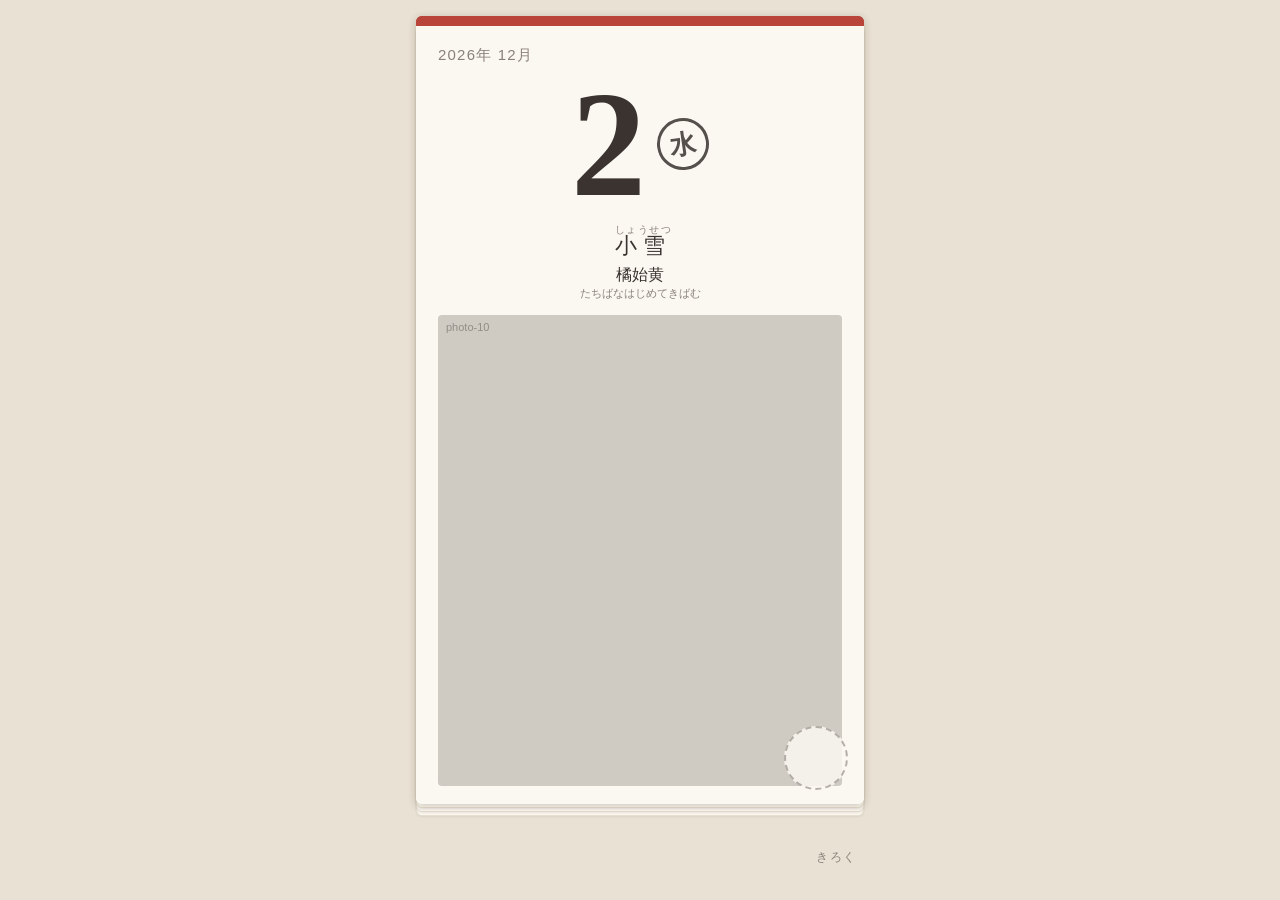
==== index.html @ 878ae619 "deploy 29c761a" ====
<!doctype html>
<html lang="ja">
<head>
  <meta charset="utf-8">
  <meta name="viewport" content="width=device-width, initial-scale=1, viewport-fit=cover">
  <meta name="theme-color" content="#e9e2d4">
  <title>ひめくり</title>
  <link rel="manifest" href="manifest.json">
  <link rel="icon" href="icons/icon-192.png">
  <link rel="apple-touch-icon" href="icons/apple-touch-icon.png">
  <meta name="apple-mobile-web-app-capable" content="yes">
  <meta name="mobile-web-app-capable" content="yes">
  <meta name="apple-mobile-web-app-title" content="ひめくり">
  <meta name="apple-mobile-web-app-status-bar-style" content="default">
  <link rel="stylesheet" href="style.css">
</head>
<body>
  <main class="app">
    <div class="pad" id="pad"></div>
    <div class="pile" id="pile" aria-label="めくった紙"></div>
    <button class="record-btn" id="record-btn">きろく</button>
  </main>
  <script type="module" src="js/main.js"></script>
  <script>
    // 開発中（localhost）はキャッシュで古いファイルが出ないよう、Service Worker を使わない
    if ('serviceWorker' in navigator && !['localhost', '127.0.0.1'].includes(location.hostname)) {
      navigator.serviceWorker.register('sw.js');
    }
  </script>
</body>
</html>
---- style.css ----
:root {
  --desk: #e9e2d4;
  --paper: #fbf8f1;
  --paper-edge: #e6dfd0;
  --ink: #3a3330;
  --ink-soft: #8a807a;
  --red: #c4483b;
  --blue: #3d64a8;
  --photo: #cfcac2;
  --serif: "Hiragino Mincho ProN", "Yu Mincho", "YuMincho", "Noto Serif JP", serif;
  --sans: "Hiragino Maru Gothic ProN", "Hiragino Sans", "Yu Gothic", "Noto Sans JP", sans-serif;
}

* { box-sizing: border-box; }

html, body {
  margin: 0;
  height: 100%;
  background: var(--desk);
  color: var(--ink);
  font-family: var(--sans);
  overscroll-behavior: none;
  -webkit-user-select: none;
  user-select: none;
  -webkit-tap-highlight-color: transparent;
}

.app {
  position: relative;
  height: 100dvh;
  display: flex;
  flex-direction: column;
  padding: max(16px, env(safe-area-inset-top)) 16px max(8px, env(safe-area-inset-bottom));
  max-width: 480px;
  margin: 0 auto;
  overflow: hidden;
}

/* ---- 紙の束 ---- */

.pad {
  position: relative;
  flex: 1;
  min-height: 0;
  margin-bottom: 24px; /* 束の厚み（最大6層×4px）ぶんの余白 */
}

.thickness {
  position: absolute;
  inset: 0;
  background: var(--paper);
  border: 1px solid var(--paper-edge);
  border-radius: 6px;
  transform: translateY(calc(var(--i) * 4px));
  box-shadow: 0 1px 2px rgba(60, 40, 20, 0.08);
}

.page {
  position: absolute;
  inset: 0;
  display: flex;
  flex-direction: column;
  padding: 20px 22px 18px;
  background: var(--paper);
  border-radius: 6px;
  border-top: 10px solid #b9443a; /* 日めくりの綴じ部分 */
  box-shadow: 0 2px 8px rgba(60, 40, 20, 0.12);
  touch-action: none;
  transform-origin: 50% 0;
  will-change: transform;
  cursor: grab;
}

.page.is-dragging { cursor: grabbing; }
.page.is-under { pointer-events: none; }

.page-head {
  display: flex;
  justify-content: space-between;
  font-size: 15px;
  color: var(--ink-soft);
  letter-spacing: 0.08em;
}

.page-date {
  position: relative;
  display: flex;
  align-items: center;
  justify-content: center;
  gap: 14px;
  margin: 4px 0 6px;
}

.page-day {
  font-family: var(--serif);
  font-size: clamp(96px, 30vw, 150px);
  font-weight: 600;
  line-height: 1;
  letter-spacing: -0.02em;
}

/* 曜日はハンコ風 */
.page-weekday {
  display: grid;
  place-items: center;
  width: 52px;
  height: 52px;
  border: 3px solid currentColor;
  border-radius: 50%;
  font-family: var(--serif);
  font-size: 26px;
  font-weight: 700;
  color: var(--ink);
  transform: rotate(-8deg);
  opacity: 0.85;
}
.page-weekday.is-sun { color: var(--red); }
.page-weekday.is-sat { color: var(--blue); }

.page-koyomi {
  text-align: center;
  font-family: var(--serif);
  margin-bottom: 14px;
}

.koyomi-sekki {
  font-size: 22px;
  letter-spacing: 0.3em;
  padding-left: 0.3em;
}
.koyomi-sekki rt {
  font-size: 10px;
  letter-spacing: 0.1em;
  color: var(--ink-soft);
}

.koyomi-kou {
  margin-top: 4px;
  font-size: 16px;
}
.koyomi-kou-yomi {
  display: block;
  font-size: 11px;
  color: var(--ink-soft);
}

/* 写真（仮の灰色の四角） */
.page-photo {
  position: relative;
  flex: 1;
  min-height: 80px;
  background: var(--photo);
  border-radius: 4px;
}
.photo-id {
  position: absolute;
  left: 8px;
  top: 6px;
  font-size: 11px;
  color: rgba(0, 0, 0, 0.3);
}

/* ハンコ欄 */
.page-stamp {
  position: absolute;
  right: 16px;
  bottom: 14px;
  width: 64px;
  height: 64px;
  padding: 0;
  border: 2px dashed rgba(138, 128, 122, 0.6);
  border-radius: 50%;
  background: rgba(251, 248, 241, 0.85);
  font: inherit;
  cursor: pointer;
}
.page-stamp.has-stamp {
  border-color: transparent;
  background: transparent;
}

/* 押したハンコ */
.stamp-mark {
  display: grid;
  place-items: center;
  width: 100%;
  height: 100%;
  border: 3px solid var(--red);
  border-radius: 50%;
  color: var(--red);
  font-family: var(--serif);
  font-size: 13px;
  font-weight: 700;
  letter-spacing: -0.02em;
  transform: rotate(var(--r));
  opacity: 0.88;
  mix-blend-mode: multiply;
}
.stamp-mark.is-pressed { animation: stamp-press 0.25s ease-out; }

@keyframes stamp-press {
  from { transform: rotate(var(--r)) scale(1.6); opacity: 0; }
  70% { transform: rotate(var(--r)) scale(0.95); opacity: 0.95; }
}

/* ハンコを選ぶシート */
.sheet-backdrop {
  position: fixed;
  inset: 0;
  z-index: 20;
  background: rgba(40, 30, 20, 0.3);
  animation: fade-in 0.2s ease-out;
}
.sheet {
  position: absolute;
  left: 0;
  right: 0;
  bottom: 0;
  max-width: 480px;
  margin: 0 auto;
  padding: 16px 16px calc(24px + env(safe-area-inset-bottom));
  background: var(--paper);
  border-radius: 14px 14px 0 0;
  animation: sheet-up 0.25s ease-out;
}
.sheet-title {
  text-align: center;
  font-size: 13px;
  color: var(--ink-soft);
  margin-bottom: 14px;
}
.sheet-stamps {
  display: flex;
  justify-content: space-between;
  gap: 4px;
}
.sheet-stamp {
  width: 60px;
  height: 60px;
  padding: 0;
  border: none;
  border-radius: 50%;
  background: none;
  cursor: pointer;
}
.sheet-stamp.is-current { box-shadow: 0 0 0 3px rgba(196, 72, 59, 0.2); }

@keyframes fade-in { from { opacity: 0; } }
@keyframes sheet-up { from { transform: translateY(100%); } }

/* ---- めくった紙の置き場 ---- */

.pile {
  position: relative;
  height: 64px;
  flex: none;
  cursor: pointer;
}

/* ---- 紙の裏 ---- */

.back-backdrop {
  position: fixed;
  inset: 0;
  z-index: 20;
  display: grid;
  place-items: center;
  padding: 16px;
  background: rgba(40, 30, 20, 0.45);
  animation: fade-in 0.2s ease-out;
}
.back-card {
  position: relative;
  display: flex;
  flex-direction: column;
  width: 100%;
  max-width: 420px;
  height: min(70dvh, 560px);
  padding: 20px 22px 12px;
  background: #f6f1e5;
  border-radius: 6px;
  box-shadow: 0 6px 24px rgba(40, 30, 20, 0.3);
  touch-action: pan-y;
  overflow: hidden;
}
.back-close {
  position: absolute;
  right: 8px;
  top: 6px;
  width: 40px;
  height: 40px;
  border: none;
  background: none;
  font-size: 22px;
  color: var(--ink-soft);
  cursor: pointer;
}
.back-body {
  position: relative;
  flex: 1;
  display: flex;
  flex-direction: column;
}
.back-body.slide-from-left { animation: slide-from-left 0.22s ease-out; }
.back-body.slide-from-right { animation: slide-from-right 0.22s ease-out; }
@keyframes slide-from-left { from { transform: translateX(-24px); opacity: 0; } }
@keyframes slide-from-right { from { transform: translateX(24px); opacity: 0; } }

.back-date {
  font-family: var(--serif);
  font-size: 15px;
  color: var(--ink-soft);
}
.back-text {
  flex: 1;
  display: flex;
  flex-direction: column;
  justify-content: center;
  gap: 10px;
  padding: 0 4px 40px;
  font-family: var(--serif);
}
.back-text p { margin: 0; }
.back-line {
  font-size: 20px;
  line-height: 1.7;
}
.back-reaction {
  font-size: 15px;
  line-height: 1.6;
  color: var(--ink-soft);
}
.back-writer {
  align-self: flex-end;
  font-size: 13px;
  color: var(--ink-soft);
}
.back-stamp {
  position: absolute;
  right: 0;
  bottom: 4px;
  width: 56px;
  height: 56px;
}
.back-nav {
  display: flex;
  align-items: center;
  justify-content: space-between;
  border-top: 1px solid var(--paper-edge);
  padding-top: 6px;
}
.back-nav button {
  width: 48px;
  height: 40px;
  border: none;
  background: none;
  font-size: 26px;
  color: var(--ink);
  cursor: pointer;
}
.back-nav button:disabled { opacity: 0.2; cursor: default; }
.back-pos {
  font-size: 12px;
  color: var(--ink-soft);
}

.pile-card {
  position: absolute;
  left: 50%;
  bottom: 4px;
  width: 72px;
  height: 52px;
  margin-left: -36px;
  display: grid;
  place-items: center;
  background: var(--paper);
  border-top: 4px solid #b9443a;
  border-radius: 3px;
  box-shadow: 0 1px 3px rgba(60, 40, 20, 0.18);
  font-family: var(--serif);
  font-size: 15px;
  color: var(--ink-soft);
  transform: translateX(var(--x)) rotate(var(--r));
}
.pile-card.is-new { animation: drop-in 0.3s ease-out; }

@keyframes drop-in {
  from { transform: translateX(var(--x)) translateY(-40px) rotate(var(--r)); opacity: 0; }
}

/* ---- 記録 ---- */

.record-btn {
  position: absolute;
  right: 16px;
  bottom: calc(max(8px, env(safe-area-inset-bottom)) + 20px);
  padding: 6px 8px;
  border: none;
  background: none;
  font: inherit;
  font-size: 12px;
  color: var(--ink-soft);
  letter-spacing: 0.1em;
  cursor: pointer;
}

.record {
  position: fixed;
  inset: 0;
  z-index: 30;
  overflow-y: auto;
  padding: max(12px, env(safe-area-inset-top)) 16px max(16px, env(safe-area-inset-bottom));
  background: var(--paper);
  animation: fade-in 0.2s ease-out;
}
.record > * {
  max-width: 448px;
  margin-left: auto;
  margin-right: auto;
}
.record-head {
  display: flex;
  align-items: center;
  justify-content: space-between;
}
.record-head h1 {
  margin: 0;
  font-family: var(--serif);
  font-size: 20px;
  letter-spacing: 0.2em;
}
.record-close {
  width: 40px;
  height: 40px;
  border: none;
  background: none;
  font-size: 22px;
  color: var(--ink-soft);
  cursor: pointer;
}

.record-stats {
  display: grid;
  grid-template-columns: 1fr 1fr;
  gap: 10px;
  margin: 12px auto 16px;
}
.record-stats > div {
  padding: 10px 12px;
  background: #fff;
  border-radius: 6px;
}
.record-stats > div:first-child { grid-column: 1 / -1; }
.record-stats dt {
  font-size: 12px;
  color: var(--ink-soft);
}
.record-stats dd {
  margin: 2px 0 0;
  font-family: var(--serif);
  font-size: 26px;
}
.record-stats > div:first-child dd { font-size: 18px; }
.record-stats small { font-size: 13px; margin-left: 2px; }
.record-stats dd.record-sub {
  font-family: var(--sans);
  font-size: 11px;
  color: var(--ink-soft);
}

.record-types,
.record-stamps {
  list-style: none;
  padding: 0;
  display: flex;
  flex-wrap: wrap;
}
.record-types {
  justify-content: space-between;
  margin: 0 auto 8px;
  padding-bottom: 12px;
  border-bottom: 1px solid var(--paper-edge);
}
.record-types li,
.record-stamps li {
  display: flex;
  flex-direction: column;
  align-items: center;
  gap: 2px;
  font-size: 13px;
}
.record-mark {
  display: block;
  width: 48px;
  height: 48px;
}
.record-mark .stamp-mark {
  font-size: 10px;
  border-width: 2px;
}

.record-month h2 {
  margin: 14px 0 8px;
  font-family: var(--serif);
  font-size: 15px;
  font-weight: 600;
}
.record-stamps {
  gap: 8px 6px;
  margin: 0;
}
.record-stamps .record-mark {
  width: 40px;
  height: 40px;
}
.record-stamps .stamp-mark { font-size: 9px; }
.record-day {
  font-size: 10px;
  color: var(--ink-soft);
}

.record-foot {
  margin-top: 20px;
  text-align: center;
  font-size: 11px;
  color: var(--ink-soft);
}

/* ---- 代わりにめくったときの一言（タップで閉じる） ---- */

.notice {
  position: fixed;
  left: 50%;
  bottom: calc(96px + env(safe-area-inset-bottom));
  transform: translateX(-50%) rotate(-1.5deg);
  max-width: calc(100% - 64px);
  padding: 12px 18px;
  background: #fffdf6;
  border-radius: 4px;
  box-shadow: 0 3px 10px rgba(60, 40, 20, 0.2);
  font-size: 15px;
  line-height: 1.5;
  z-index: 5;
  animation: notice-in 0.4s ease-out 0.2s both;
}

@keyframes notice-in {
  from { opacity: 0; transform: translateX(-50%) translateY(12px) rotate(-1.5deg); }
}

/* ---- デバッグ ---- */

.debug-badge {
  position: fixed;
  left: 8px;
  top: 4px;
  padding: 2px 6px;
  font-size: 10px;
  background: rgba(0, 0, 0, 0.55);
  color: #fff;
  border-radius: 3px;
  pointer-events: none;
  z-index: 10;
}
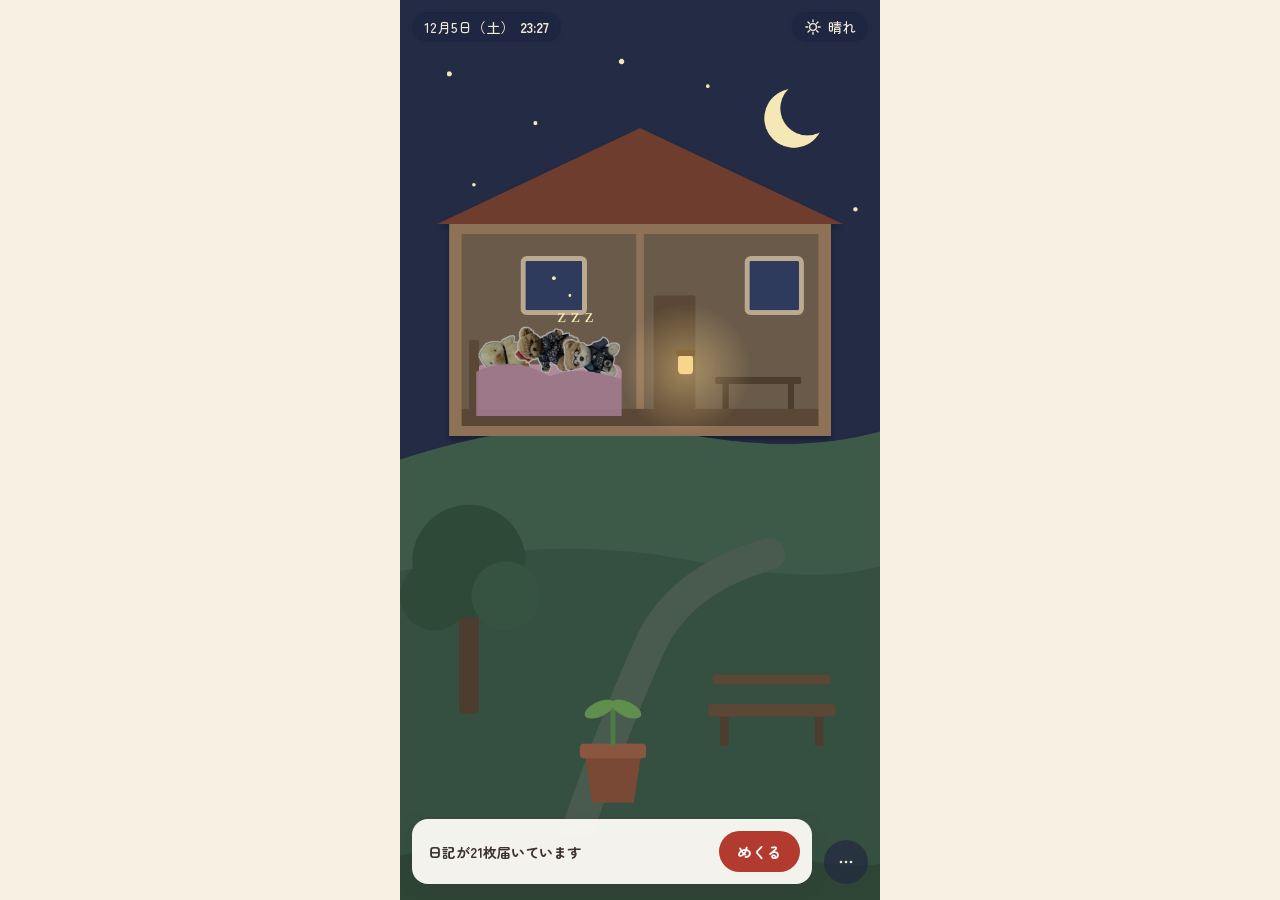
==== commit 61f11f44: "deploy 222e253" ====
--- a/index.html
+++ b/index.html
@@ -3,23 +3,19 @@
 <head>
   <meta charset="utf-8">
   <meta name="viewport" content="width=device-width, initial-scale=1, viewport-fit=cover">
-  <meta name="theme-color" content="#e9e2d4">
-  <title>ひめくり</title>
+  <meta name="theme-color" content="#F6EFE2">
+  <title>ぬいアイランド</title>
   <link rel="manifest" href="manifest.json">
   <link rel="icon" href="icons/icon-192.png">
   <link rel="apple-touch-icon" href="icons/apple-touch-icon.png">
   <meta name="apple-mobile-web-app-capable" content="yes">
   <meta name="mobile-web-app-capable" content="yes">
-  <meta name="apple-mobile-web-app-title" content="ひめくり">
+  <meta name="apple-mobile-web-app-title" content="ぬいアイランド">
   <meta name="apple-mobile-web-app-status-bar-style" content="default">
   <link rel="stylesheet" href="style.css">
 </head>
 <body>
-  <main class="app">
-    <div class="pad" id="pad"></div>
-    <div class="pile" id="pile" aria-label="めくった紙"></div>
-    <button class="record-btn" id="record-btn">きろく</button>
-  </main>
+  <main class="app" id="app"></main>
   <script type="module" src="js/main.js"></script>
   <script>
     // 開発中（localhost）はキャッシュで古いファイルが出ないよう、Service Worker を使わない
--- a/style.css
+++ b/style.css
@@ -1,14 +1,37 @@
+/* フォントは tools/fetch-fonts.py で、使う文字だけを含んだ woff2 にしてある */
+@font-face {
+  font-family: "Zen Maru Gothic";
+  font-weight: 500;
+  font-display: swap;
+  src: url("fonts/zen-maru-gothic-500.woff2") format("woff2");
+}
+@font-face {
+  font-family: "Zen Maru Gothic";
+  font-weight: 700;
+  font-display: swap;
+  src: url("fonts/zen-maru-gothic-700.woff2") format("woff2");
+}
+@font-face {
+  font-family: "Klee One";
+  font-weight: 400;
+  font-display: swap;
+  src: url("fonts/klee-one-400.woff2") format("woff2");
+}
+@font-face {
+  font-family: "Klee One";
+  font-weight: 600;
+  font-display: swap;
+  src: url("fonts/klee-one-600.woff2") format("woff2");
+}
+
 :root {
-  --desk: #e9e2d4;
-  --paper: #fbf8f1;
-  --paper-edge: #e6dfd0;
-  --ink: #3a3330;
-  --ink-soft: #8a807a;
-  --red: #c4483b;
-  --blue: #3d64a8;
-  --photo: #cfcac2;
-  --serif: "Hiragino Mincho ProN", "Yu Mincho", "YuMincho", "Noto Serif JP", serif;
-  --sans: "Hiragino Maru Gothic ProN", "Hiragino Sans", "Yu Gothic", "Noto Sans JP", sans-serif;
+  --paper: #FFFDF8;
+  --bg: #F6EFE2;
+  --ink: #3B3230;
+  --ink-soft: #6B5F57;
+  --hanko: #B23A2E;
+  --ui: "Zen Maru Gothic", "Hiragino Maru Gothic ProN", sans-serif;
+  --hand: "Klee One", "Hiragino Mincho ProN", serif;
 }
 
 * { box-sizing: border-box; }
@@ -16,549 +39,785 @@
 html, body {
   margin: 0;
   height: 100%;
-  background: var(--desk);
+  background: var(--bg);
   color: var(--ink);
-  font-family: var(--sans);
+  font-family: var(--ui);
+  font-weight: 500;
   overscroll-behavior: none;
-  -webkit-user-select: none;
-  user-select: none;
   -webkit-tap-highlight-color: transparent;
+}
+
+button {
+  font: inherit;
+  color: inherit;
 }
 
 .app {
   position: relative;
   height: 100dvh;
-  display: flex;
-  flex-direction: column;
-  padding: max(16px, env(safe-area-inset-top)) 16px max(8px, env(safe-area-inset-bottom));
   max-width: 480px;
   margin: 0 auto;
   overflow: hidden;
 }
 
-/* ---- 紙の束 ---- */
-
-.pad {
+/* ---- 島 ---- */
+
+.island {
+  position: absolute;
+  inset: 0;
+  background: #cfe3ec;
+}
+.island.is-night { background: #232a46; }
+
+/* 島の絵と、絵に合わせて置くもの（太陽を隠す雲）を、絵と同じ縦横比の入れ物に入れる。
+   画面いっぱいに広げ（cover と同じ）、上端をそろえる */
+.island-stage {
+  position: absolute;
+  top: 0;
+  left: 50%;
+  transform: translateX(-50%);
+  width: max(100%, calc(100dvh * 780 / 1688));
+  aspect-ratio: 780 / 1688;
+}
+.island-bg {
+  display: block;
+  width: 100%;
+  height: 100%;
+}
+.island-tint {
+  position: absolute;
+  inset: 0;
+}
+
+/* キャラの切り抜き。いまは動かさない（.is-moving を付けると、昼は上下にゆっくり揺れ、夜は寝息のように小さく揺れる） */
+.sprite {
+  position: absolute;
+  height: auto;
+}
+.island.is-moving .sprite {
+  animation: bob var(--dur, 2.8s) ease-in-out var(--delay, 0s) infinite;
+}
+.island.is-moving .sprite.is-sleeping {
+  animation: breathe 4.2s ease-in-out infinite;
+  transform-origin: 50% 100%;
+}
+@keyframes bob {
+  0%, 100% { transform: translateY(0); }
+  50% { transform: translateY(-3.5%); }
+}
+@keyframes breathe {
+  0%, 100% { transform: scaleY(1); }
+  50% { transform: scaleY(1.03); }
+}
+@media (prefers-reduced-motion: reduce) {
+  .island.is-moving .sprite { animation: none; }
+}
+
+/* くもり：太陽に雲を半分かけ、画面全体は暗くせず白っぽいもやを薄くかける */
+.sun-cloud {
+  position: absolute;
+  left: 77%;   /* 屋根にかからないよう、太陽の右下寄りに置く */
+  top: 12%;
+  width: 26%;
+  fill: #eeece8;
+  filter: drop-shadow(0 3px 4px rgba(90, 100, 110, 0.18));
+}
+.tint-cloudy { background: rgba(232, 236, 240, 0.22); }
+/* 朝：上から薄い朝の色 */
+.tint-morning {
+  background: linear-gradient(to bottom, rgba(255, 214, 170, 0.35), rgba(255, 236, 200, 0.12) 60%, rgba(255, 236, 200, 0));
+}
+/* 夕方：夕焼けの色を重ねる */
+.tint-evening {
+  background: linear-gradient(to bottom, rgba(255, 138, 40, 0.55), rgba(255, 168, 70, 0.35) 45%, rgba(240, 140, 70, 0.25));
+  mix-blend-mode: multiply;
+}
+
+.island-top {
+  position: absolute;
+  top: max(12px, env(safe-area-inset-top));
+  left: 12px;
+  right: 12px;
+  display: flex;
+  justify-content: space-between;
+  align-items: flex-start;
+}
+
+.chip {
+  display: flex;
+  align-items: center;
+  gap: 6px;
+  padding: 6px 12px;
+  border-radius: 999px;
+  background: rgba(255, 253, 248, 0.82);
+  box-shadow: 0 1px 4px rgba(59, 50, 48, 0.12);
+  font-size: 14px;
+  line-height: 1.3;
+  -webkit-backdrop-filter: blur(4px);
+  backdrop-filter: blur(4px);
+}
+.is-night .chip {
+  background: rgba(30, 36, 64, 0.72);
+  color: #f3ead6;
+}
+.island-time {
+  font-weight: 700;
+  font-variant-numeric: tabular-nums;
+}
+.weather-icon {
+  width: 18px;
+  height: 18px;
+  fill: none;
+  stroke: currentColor;
+  stroke-width: 1.8;
+  stroke-linecap: round;
+  stroke-linejoin: round;
+}
+
+/* 未読の案内の帯 */
+.island-band {
+  position: absolute;
+  left: 12px;
+  right: 68px;
+  bottom: max(16px, env(safe-area-inset-bottom));
+  display: flex;
+  align-items: center;
+  gap: 10px;
+  padding: 12px 12px 12px 16px;
+  border-radius: 16px;
+  background: rgba(255, 253, 248, 0.94);
+  box-shadow: 0 4px 16px rgba(59, 50, 48, 0.18);
+  animation: band-in 0.4s ease-out 0.2s both;
+}
+.band-text { flex: 1; min-width: 0; }
+.band-text p { margin: 0; }
+.band-title {
+  font-size: 14px;
+  font-weight: 700;
+  white-space: nowrap;
+}
+.band-writer {
+  display: flex;
+  align-items: center;
+  gap: 6px;
+  margin-top: 4px !important;
+  font-size: 13px;
+  color: var(--ink-soft);
+}
+.avatar {
+  width: 24px;
+  height: 24px;
+  border-radius: 50%;
+  object-fit: cover;
+  background: var(--bg);
+  border: 1.5px solid #fff;
+  box-shadow: 0 0 0 1px rgba(59, 50, 48, 0.12);
+}
+.band-go {
+  flex: none;
+  padding: 10px 18px;
+  border: none;
+  border-radius: 999px;
+  background: var(--hanko);
+  color: #fff;
+  font-weight: 700;
+  font-size: 15px;
+  cursor: pointer;
+}
+@keyframes band-in { from { opacity: 0; transform: translateY(12px); } }
+
+/* 右下の控えめなメニュー */
+.island-menu {
+  position: absolute;
+  right: 12px;
+  bottom: max(16px, env(safe-area-inset-bottom));
+  display: flex;
+  flex-direction: column;
+  align-items: flex-end;
+  gap: 8px;
+}
+.island-menu-btn {
+  width: 44px;
+  height: 44px;
+  display: grid;
+  place-items: center;
+  border: none;
+  border-radius: 50%;
+  background: rgba(255, 253, 248, 0.7);
+  color: var(--ink-soft);
+  cursor: pointer;
+}
+.island-menu-btn svg { width: 20px; height: 20px; fill: currentColor; }
+.is-night .island-menu-btn { background: rgba(30, 36, 64, 0.6); color: #f3ead6; }
+.island-menu-items {
+  display: flex;
+  flex-direction: column;
+  overflow: hidden;
+  border-radius: 12px;
+  background: var(--paper);
+  box-shadow: 0 4px 16px rgba(59, 50, 48, 0.18);
+}
+.island-menu-items[hidden] { display: none; }
+.island-menu-items button {
+  padding: 12px 20px;
+  border: none;
+  background: none;
+  font-size: 14px;
+  text-align: right;
+  cursor: pointer;
+}
+.island-menu-items button + button { border-top: 1px solid #efe6d6; }
+
+/* ---- 島以外の画面の共通部分 ---- */
+
+.screen-head {
+  display: flex;
+  align-items: center;
+  justify-content: space-between;
+  min-height: 44px;
+}
+.back-btn {
+  padding: 8px 12px 8px 4px;
+  border: none;
+  background: none;
+  font-size: 15px;
+  color: var(--ink-soft);
+  cursor: pointer;
+}
+
+/* ---- 日記 ---- */
+
+.diary {
+  position: absolute;
+  inset: 0;
+  display: flex;
+  flex-direction: column;
+  gap: 8px;
+  padding: max(8px, env(safe-area-inset-top)) 16px max(12px, env(safe-area-inset-bottom));
+  background: var(--bg);
+}
+
+/* 本。紙は左端を綴じ目にして横にめくれる */
+.book {
   position: relative;
   flex: 1;
   min-height: 0;
-  margin-bottom: 24px; /* 束の厚み（最大6層×4px）ぶんの余白 */
-}
-
-.thickness {
+  perspective: 1800px;
+}
+.paper {
   position: absolute;
   inset: 0;
+  display: flex;
+  flex-direction: column;
   background: var(--paper);
-  border: 1px solid var(--paper-edge);
+  border-radius: 3px 8px 8px 3px;
+  box-shadow: 0 2px 10px rgba(59, 50, 48, 0.12);
+  transform-origin: left center;
+  backface-visibility: hidden;
+  touch-action: pan-y; /* 縦はスクロール、横はめくる */
+  will-change: transform;
+}
+/* 綴じ目の影 */
+.paper::before {
+  content: "";
+  position: absolute;
+  top: 0;
+  bottom: 0;
+  left: 0;
+  width: 18px;
+  border-radius: 3px 0 0 3px;
+  background: linear-gradient(to right, rgba(59, 50, 48, 0.12), rgba(59, 50, 48, 0));
+  pointer-events: none;
+}
+/* めくっている紙は、角度に合わせて少し暗くする */
+.paper::after {
+  content: "";
+  position: absolute;
+  inset: 0;
+  border-radius: inherit;
+  background: rgba(59, 50, 48, 0.25);
+  opacity: var(--shade, 0);
+  pointer-events: none;
+}
+
+.diary-nav {
+  flex: none;
+  display: flex;
+  align-items: center;
+  justify-content: space-between;
+}
+.nav-btn {
+  width: 56px;
+  height: 48px;
+  border: none;
+  border-radius: 999px;
+  background: var(--paper);
+  box-shadow: 0 1px 4px rgba(59, 50, 48, 0.12);
+  font-size: 26px;
+  line-height: 1;
+  cursor: pointer;
+}
+.nav-btn:disabled { opacity: 0.3; cursor: default; }
+.diary-unread {
+  font-size: 13px;
+  color: var(--ink-soft);
+}
+
+.paper-scroll {
+  flex: 1;
+  display: flex;
+  flex-direction: column;
+  overflow-y: auto;
+  padding: 18px 22px 16px 28px;
+}
+
+.paper-head {
+  display: flex;
+  align-items: baseline;
+  justify-content: space-between;
+  color: var(--ink-soft);
+}
+.paper-date {
+  font-size: 20px;
+  font-weight: 700;
+  color: var(--ink);
+}
+.paper-date small { font-size: 14px; font-weight: 500; }
+.paper-weather {
+  display: flex;
+  align-items: center;
+  gap: 4px;
+  font-size: 14px;
+}
+
+.paper-title {
+  margin: 18px 0 10px;
+  font-family: var(--hand);
+  font-weight: 600;
+  font-size: 22px;
+  line-height: 1.4;
+}
+.paper-body {
+  margin: 0;
+  font-family: var(--hand);
+  font-size: 17px;
+  line-height: 2;
+  letter-spacing: 0.02em;
+}
+
+/* スナップ写真はポラロイド風 */
+.polaroid {
+  align-self: center;
+  width: min(78%, 280px);
+  margin: 18px 0 4px;
+  padding: 8px 8px 0;
+  background: #fff;
+  box-shadow: 0 2px 8px rgba(59, 50, 48, 0.18);
+  transform: rotate(-2deg);
+}
+.polaroid img {
+  display: block;
+  width: 100%;
+  aspect-ratio: 4 / 3;
+  object-fit: cover;
+}
+.polaroid figcaption {
+  padding: 8px 2px 10px;
+  font-family: var(--hand);
+  font-size: 13px;
+  text-align: center;
+  color: var(--ink-soft);
+}
+
+.paper-foot {
+  margin-top: auto;
+  padding-top: 16px;
+  display: flex;
+  flex-wrap: wrap;
+  align-items: center;
+  justify-content: space-between;
+  gap: 6px 8px;
+}
+
+/* お気に入り（管理人さんの印） */
+.heart {
+  width: 22px;
+  height: 22px;
+  fill: none;
+  stroke: currentColor;
+  stroke-width: 1.8;
+  stroke-linejoin: round;
+}
+.fav-btn {
+  display: flex;
+  align-items: center;
+  gap: 6px;
+  padding: 8px 12px 8px 8px;
+  border: 1px solid #ebe1cf;
+  border-radius: 999px;
+  background: none;
+  font-size: 13px;
+  color: var(--ink-soft);
+  cursor: pointer;
+}
+.fav-btn.is-on {
+  border-color: rgba(178, 58, 46, 0.35);
+  color: var(--hanko);
+}
+.fav-btn.is-on .heart {
+  fill: var(--hanko);
+  animation: heart-pop 0.3s ease-out;
+}
+@keyframes heart-pop {
+  from { transform: scale(0.6); }
+  60% { transform: scale(1.25); }
+}
+@keyframes fade-in { from { opacity: 0; } }
+
+.paper-writer {
+  flex: none;
+  white-space: nowrap;
+  display: flex;
+  align-items: center;
+  gap: 8px;
+  font-size: 15px;
+}
+.avatar-lg { width: 36px; height: 36px; }
+
+/* 届いている最後の日記のあと */
+.paper-end {
+  align-items: center;
+  justify-content: center;
+  gap: 24px;
+  font-size: 17px;
+  color: var(--ink-soft);
+}
+.paper-end p { margin: 0; }
+.end-back {
+  padding: 10px 24px;
+  border: none;
+  border-radius: 999px;
+  background: var(--hanko);
+  color: #fff;
+  font-size: 15px;
+  font-weight: 700;
+  cursor: pointer;
+}
+
+/* ---- 読み返し・記録 ---- */
+
+.screen {
+  position: absolute;
+  inset: 0;
+  display: flex;
+  flex-direction: column;
+  overflow-y: auto;
+  padding: max(8px, env(safe-area-inset-top)) 16px max(16px, env(safe-area-inset-bottom));
+  background: var(--bg);
+}
+.screen-title {
+  margin: 0;
+  font-size: 17px;
+  font-weight: 700;
+}
+.screen-head-space { width: 48px; }
+.screen-empty {
+  margin-top: 40%;
+  text-align: center;
+  color: var(--ink-soft);
+}
+
+/* 読み返し（カレンダー） */
+.cal-bar {
+  display: flex;
+  align-items: center;
+  justify-content: space-between;
+  margin: 4px 0 10px;
+}
+.cal-mode {
+  display: flex;
+  padding: 3px;
+  border-radius: 999px;
+  background: #ece2d1;
+}
+.cal-mode button {
+  padding: 6px 16px;
+  border: none;
+  border-radius: 999px;
+  background: none;
+  font-size: 14px;
+  color: var(--ink-soft);
+  cursor: pointer;
+}
+.cal-mode button.is-on {
+  background: var(--paper);
+  color: var(--ink);
+  font-weight: 700;
+  box-shadow: 0 1px 3px rgba(59, 50, 48, 0.12);
+}
+.cal-nav {
+  display: flex;
+  align-items: center;
+  gap: 4px;
+}
+.cal-nav button {
+  width: 36px;
+  height: 36px;
+  border: none;
+  border-radius: 50%;
+  background: none;
+  font-size: 22px;
+  cursor: pointer;
+}
+.cal-nav button:disabled { opacity: 0.25; cursor: default; }
+.cal-label {
+  min-width: 7.5em;
+  text-align: center;
+  font-weight: 700;
+  font-size: 15px;
+}
+
+.cal-filters {
+  display: flex;
+  flex-wrap: wrap;
+  gap: 6px;
+  margin-bottom: 12px;
+}
+.chip-btn {
+  display: flex;
+  align-items: center;
+  gap: 4px;
+  padding: 5px 10px 5px 7px;
+  border: 1px solid #e3d8c6;
+  border-radius: 999px;
+  background: var(--paper);
+  font-size: 12px;
+  color: var(--ink-soft);
+  cursor: pointer;
+}
+.chip-btn .heart,
+.chip-btn .camera { width: 16px; height: 16px; }
+.chip-btn .avatar { width: 18px; height: 18px; border-width: 1px; }
+.chip-btn.is-on {
+  border-color: var(--hanko);
+  background: #fbeeea;
+  color: var(--hanko);
+  font-weight: 700;
+}
+.chip-clear {
+  padding: 5px 10px;
+  border: none;
+  background: none;
+  font-size: 12px;
+  color: var(--ink-soft);
+  text-decoration: underline;
+  cursor: pointer;
+}
+.camera {
+  width: 14px;
+  height: 14px;
+  fill: none;
+  stroke: currentColor;
+  stroke-width: 1.8;
+  stroke-linejoin: round;
+}
+
+/* 月表示 */
+.cal-month {
+  display: grid;
+  grid-template-columns: repeat(7, 1fr);
+  gap: 4px;
+}
+.cal-weekday {
+  text-align: center;
+  font-size: 11px;
+  color: var(--ink-soft);
+}
+.cal-weekday.is-sun { color: var(--hanko); }
+.cal-weekday.is-sat { color: #3d64a8; }
+.cal-cell {
+  position: relative;
+  display: flex;
+  flex-direction: column;
+  align-items: center;
+  gap: 2px;
+  min-height: 70px;
+  padding: 4px 2px;
+  border: none;
+  border-radius: 8px;
+  background: var(--paper);
+  font: inherit;
+  cursor: pointer;
+}
+.cal-cell.is-blank { background: none; }
+.cal-cell.is-empty { background: rgba(255, 253, 248, 0.45); cursor: default; }
+.cal-cell.is-empty .cal-day { color: #b9ab9b; }
+.cal-cell.is-today { box-shadow: inset 0 0 0 2px rgba(178, 58, 46, 0.45); }
+.cal-cell.is-dim,
+.week-row.is-dim { opacity: 0.3; }
+.cal-day {
+  align-self: flex-start;
+  padding-left: 3px;
+  font-size: 11px;
+  font-weight: 700;
+  line-height: 1;
+}
+.cal-cell .avatar { width: 28px; height: 28px; }
+.cal-marks {
+  display: flex;
+  align-items: center;
+  gap: 2px;
+  min-height: 14px;
+}
+.mark-fav { color: var(--hanko); display: flex; }
+.mark-fav .heart { width: 13px; height: 13px; fill: var(--hanko); }
+.mark-photo { color: var(--ink-soft); display: flex; }
+.mark-photo .camera { width: 13px; height: 13px; }
+.mark-unread {
+  padding: 0 3px;
+  border-radius: 4px;
+  background: var(--hanko);
+  color: #fff;
+  font-size: 8px;
+  line-height: 13px;
+}
+
+/* 週表示 */
+.cal-week {
+  margin: 0;
+  padding: 0;
+  list-style: none;
+}
+.week-row {
+  display: flex;
+  align-items: center;
+  gap: 10px;
+  width: 100%;
+  min-height: 56px;
+  margin-bottom: 6px;
+  padding: 8px 10px 8px 12px;
+  border: none;
+  border-radius: 10px;
+  background: var(--paper);
+  text-align: left;
+  cursor: pointer;
+}
+.week-row.is-empty {
+  background: rgba(255, 253, 248, 0.45);
+  color: #b9ab9b;
+  cursor: default;
+}
+.week-date {
+  flex: none;
+  width: 4.4em;
+  font-weight: 700;
+  font-size: 14px;
+}
+.week-date small { font-size: 11px; font-weight: 500; }
+.week-main {
+  flex: 1;
+  min-width: 0;
+  display: flex;
+  flex-direction: column;
+  gap: 3px;
+}
+.week-title {
+  font-family: var(--hand);
+  font-weight: 600;
+  font-size: 15px;
+}
+.week-writer {
+  display: flex;
+  align-items: center;
+  gap: 5px;
+  font-size: 12px;
+  color: var(--ink-soft);
+}
+.week-writer .avatar { width: 18px; height: 18px; }
+
+/* 日付で探す */
+.cal-jump {
+  display: flex;
+  align-items: center;
+  justify-content: space-between;
+  gap: 8px;
+  margin-top: 14px;
+  padding: 10px 12px;
+  border-radius: 10px;
+  background: var(--paper);
+  font-size: 13px;
+  color: var(--ink-soft);
+}
+.cal-jump label {
+  display: flex;
+  align-items: center;
+  gap: 8px;
+}
+.cal-jump input {
+  padding: 4px 6px;
+  border: 1px solid #e3d8c6;
   border-radius: 6px;
-  transform: translateY(calc(var(--i) * 4px));
-  box-shadow: 0 1px 2px rgba(60, 40, 20, 0.08);
-}
-
-.page {
-  position: absolute;
-  inset: 0;
-  display: flex;
-  flex-direction: column;
-  padding: 20px 22px 18px;
-  background: var(--paper);
-  border-radius: 6px;
-  border-top: 10px solid #b9443a; /* 日めくりの綴じ部分 */
-  box-shadow: 0 2px 8px rgba(60, 40, 20, 0.12);
-  touch-action: none;
-  transform-origin: 50% 0;
-  will-change: transform;
-  cursor: grab;
-}
-
-.page.is-dragging { cursor: grabbing; }
-.page.is-under { pointer-events: none; }
-
-.page-head {
-  display: flex;
-  justify-content: space-between;
-  font-size: 15px;
-  color: var(--ink-soft);
-  letter-spacing: 0.08em;
-}
-
-.page-date {
-  position: relative;
-  display: flex;
-  align-items: center;
-  justify-content: center;
-  gap: 14px;
-  margin: 4px 0 6px;
-}
-
-.page-day {
-  font-family: var(--serif);
-  font-size: clamp(96px, 30vw, 150px);
-  font-weight: 600;
-  line-height: 1;
-  letter-spacing: -0.02em;
-}
-
-/* 曜日はハンコ風 */
-.page-weekday {
-  display: grid;
-  place-items: center;
-  width: 52px;
-  height: 52px;
-  border: 3px solid currentColor;
-  border-radius: 50%;
-  font-family: var(--serif);
-  font-size: 26px;
-  font-weight: 700;
+  background: #fff;
+  font: inherit;
   color: var(--ink);
-  transform: rotate(-8deg);
-  opacity: 0.85;
-}
-.page-weekday.is-sun { color: var(--red); }
-.page-weekday.is-sat { color: var(--blue); }
-
-.page-koyomi {
-  text-align: center;
-  font-family: var(--serif);
-  margin-bottom: 14px;
-}
-
-.koyomi-sekki {
-  font-size: 22px;
-  letter-spacing: 0.3em;
-  padding-left: 0.3em;
-}
-.koyomi-sekki rt {
-  font-size: 10px;
-  letter-spacing: 0.1em;
-  color: var(--ink-soft);
-}
-
-.koyomi-kou {
-  margin-top: 4px;
-  font-size: 16px;
-}
-.koyomi-kou-yomi {
-  display: block;
-  font-size: 11px;
-  color: var(--ink-soft);
-}
-
-/* 写真（仮の灰色の四角） */
-.page-photo {
-  position: relative;
-  flex: 1;
-  min-height: 80px;
-  background: var(--photo);
-  border-radius: 4px;
-}
-.photo-id {
-  position: absolute;
-  left: 8px;
-  top: 6px;
-  font-size: 11px;
-  color: rgba(0, 0, 0, 0.3);
-}
-
-/* ハンコ欄 */
-.page-stamp {
-  position: absolute;
-  right: 16px;
-  bottom: 14px;
-  width: 64px;
-  height: 64px;
-  padding: 0;
-  border: 2px dashed rgba(138, 128, 122, 0.6);
-  border-radius: 50%;
-  background: rgba(251, 248, 241, 0.85);
-  font: inherit;
-  cursor: pointer;
-}
-.page-stamp.has-stamp {
-  border-color: transparent;
-  background: transparent;
-}
-
-/* 押したハンコ */
-.stamp-mark {
-  display: grid;
-  place-items: center;
-  width: 100%;
-  height: 100%;
-  border: 3px solid var(--red);
-  border-radius: 50%;
-  color: var(--red);
-  font-family: var(--serif);
+}
+.cal-jump button {
+  padding: 6px 14px;
+  border: none;
+  border-radius: 999px;
+  background: var(--hanko);
+  color: #fff;
   font-size: 13px;
   font-weight: 700;
-  letter-spacing: -0.02em;
-  transform: rotate(var(--r));
-  opacity: 0.88;
-  mix-blend-mode: multiply;
-}
-.stamp-mark.is-pressed { animation: stamp-press 0.25s ease-out; }
-
-@keyframes stamp-press {
-  from { transform: rotate(var(--r)) scale(1.6); opacity: 0; }
-  70% { transform: rotate(var(--r)) scale(0.95); opacity: 0.95; }
-}
-
-/* ハンコを選ぶシート */
-.sheet-backdrop {
-  position: fixed;
-  inset: 0;
-  z-index: 20;
-  background: rgba(40, 30, 20, 0.3);
-  animation: fade-in 0.2s ease-out;
-}
-.sheet {
-  position: absolute;
-  left: 0;
-  right: 0;
-  bottom: 0;
-  max-width: 480px;
-  margin: 0 auto;
-  padding: 16px 16px calc(24px + env(safe-area-inset-bottom));
-  background: var(--paper);
-  border-radius: 14px 14px 0 0;
-  animation: sheet-up 0.25s ease-out;
-}
-.sheet-title {
+  cursor: pointer;
+}
+.cal-message {
+  min-height: 1.5em;
+  margin: 8px 0 0;
   text-align: center;
   font-size: 13px;
-  color: var(--ink-soft);
-  margin-bottom: 14px;
-}
-.sheet-stamps {
-  display: flex;
-  justify-content: space-between;
-  gap: 4px;
-}
-.sheet-stamp {
-  width: 60px;
-  height: 60px;
-  padding: 0;
-  border: none;
-  border-radius: 50%;
-  background: none;
-  cursor: pointer;
-}
-.sheet-stamp.is-current { box-shadow: 0 0 0 3px rgba(196, 72, 59, 0.2); }
-
-@keyframes fade-in { from { opacity: 0; } }
-@keyframes sheet-up { from { transform: translateY(100%); } }
-
-/* ---- めくった紙の置き場 ---- */
-
-.pile {
-  position: relative;
-  height: 64px;
-  flex: none;
-  cursor: pointer;
-}
-
-/* ---- 紙の裏 ---- */
-
-.back-backdrop {
-  position: fixed;
-  inset: 0;
-  z-index: 20;
-  display: grid;
-  place-items: center;
-  padding: 16px;
-  background: rgba(40, 30, 20, 0.45);
-  animation: fade-in 0.2s ease-out;
-}
-.back-card {
-  position: relative;
-  display: flex;
-  flex-direction: column;
-  width: 100%;
-  max-width: 420px;
-  height: min(70dvh, 560px);
-  padding: 20px 22px 12px;
-  background: #f6f1e5;
-  border-radius: 6px;
-  box-shadow: 0 6px 24px rgba(40, 30, 20, 0.3);
-  touch-action: pan-y;
-  overflow: hidden;
-}
-.back-close {
-  position: absolute;
-  right: 8px;
-  top: 6px;
-  width: 40px;
-  height: 40px;
-  border: none;
-  background: none;
-  font-size: 22px;
-  color: var(--ink-soft);
-  cursor: pointer;
-}
-.back-body {
-  position: relative;
-  flex: 1;
-  display: flex;
-  flex-direction: column;
-}
-.back-body.slide-from-left { animation: slide-from-left 0.22s ease-out; }
-.back-body.slide-from-right { animation: slide-from-right 0.22s ease-out; }
-@keyframes slide-from-left { from { transform: translateX(-24px); opacity: 0; } }
-@keyframes slide-from-right { from { transform: translateX(24px); opacity: 0; } }
-
-.back-date {
-  font-family: var(--serif);
-  font-size: 15px;
-  color: var(--ink-soft);
-}
-.back-text {
-  flex: 1;
-  display: flex;
-  flex-direction: column;
-  justify-content: center;
-  gap: 10px;
-  padding: 0 4px 40px;
-  font-family: var(--serif);
-}
-.back-text p { margin: 0; }
-.back-line {
-  font-size: 20px;
-  line-height: 1.7;
-}
-.back-reaction {
-  font-size: 15px;
-  line-height: 1.6;
-  color: var(--ink-soft);
-}
-.back-writer {
-  align-self: flex-end;
-  font-size: 13px;
-  color: var(--ink-soft);
-}
-.back-stamp {
-  position: absolute;
-  right: 0;
-  bottom: 4px;
-  width: 56px;
-  height: 56px;
-}
-.back-nav {
-  display: flex;
-  align-items: center;
-  justify-content: space-between;
-  border-top: 1px solid var(--paper-edge);
-  padding-top: 6px;
-}
-.back-nav button {
-  width: 48px;
-  height: 40px;
-  border: none;
-  background: none;
-  font-size: 26px;
-  color: var(--ink);
-  cursor: pointer;
-}
-.back-nav button:disabled { opacity: 0.2; cursor: default; }
-.back-pos {
-  font-size: 12px;
-  color: var(--ink-soft);
-}
-
-.pile-card {
-  position: absolute;
-  left: 50%;
-  bottom: 4px;
-  width: 72px;
-  height: 52px;
-  margin-left: -36px;
-  display: grid;
-  place-items: center;
-  background: var(--paper);
-  border-top: 4px solid #b9443a;
-  border-radius: 3px;
-  box-shadow: 0 1px 3px rgba(60, 40, 20, 0.18);
-  font-family: var(--serif);
-  font-size: 15px;
-  color: var(--ink-soft);
-  transform: translateX(var(--x)) rotate(var(--r));
-}
-.pile-card.is-new { animation: drop-in 0.3s ease-out; }
-
-@keyframes drop-in {
-  from { transform: translateX(var(--x)) translateY(-40px) rotate(var(--r)); opacity: 0; }
-}
-
-/* ---- 記録 ---- */
-
-.record-btn {
-  position: absolute;
-  right: 16px;
-  bottom: calc(max(8px, env(safe-area-inset-bottom)) + 20px);
-  padding: 6px 8px;
-  border: none;
-  background: none;
-  font: inherit;
-  font-size: 12px;
-  color: var(--ink-soft);
-  letter-spacing: 0.1em;
-  cursor: pointer;
-}
-
-.record {
-  position: fixed;
-  inset: 0;
-  z-index: 30;
-  overflow-y: auto;
-  padding: max(12px, env(safe-area-inset-top)) 16px max(16px, env(safe-area-inset-bottom));
-  background: var(--paper);
-  animation: fade-in 0.2s ease-out;
-}
-.record > * {
-  max-width: 448px;
-  margin-left: auto;
-  margin-right: auto;
-}
-.record-head {
-  display: flex;
-  align-items: center;
-  justify-content: space-between;
-}
-.record-head h1 {
-  margin: 0;
-  font-family: var(--serif);
-  font-size: 20px;
-  letter-spacing: 0.2em;
-}
-.record-close {
-  width: 40px;
-  height: 40px;
-  border: none;
-  background: none;
-  font-size: 22px;
-  color: var(--ink-soft);
-  cursor: pointer;
-}
-
+  color: var(--hanko);
+}
+
+/* 記録 */
 .record-stats {
   display: grid;
   grid-template-columns: 1fr 1fr;
   gap: 10px;
-  margin: 12px auto 16px;
+  margin: 8px 0 18px;
 }
 .record-stats > div {
-  padding: 10px 12px;
-  background: #fff;
-  border-radius: 6px;
-}
-.record-stats > div:first-child { grid-column: 1 / -1; }
+  padding: 10px 14px;
+  border-radius: 10px;
+  background: var(--paper);
+}
+.record-stats > .is-wide { grid-column: 1 / -1; }
 .record-stats dt {
   font-size: 12px;
   color: var(--ink-soft);
 }
 .record-stats dd {
   margin: 2px 0 0;
-  font-family: var(--serif);
-  font-size: 26px;
+  font-size: 24px;
+  font-weight: 700;
 }
 .record-stats > div:first-child dd { font-size: 18px; }
-.record-stats small { font-size: 13px; margin-left: 2px; }
+.record-stats small { font-size: 13px; font-weight: 500; margin-left: 2px; }
 .record-stats dd.record-sub {
-  font-family: var(--sans);
-  font-size: 11px;
-  color: var(--ink-soft);
-}
-
-.record-types,
-.record-stamps {
-  list-style: none;
-  padding: 0;
-  display: flex;
-  flex-wrap: wrap;
-}
-.record-types {
-  justify-content: space-between;
-  margin: 0 auto 8px;
-  padding-bottom: 12px;
-  border-bottom: 1px solid var(--paper-edge);
-}
-.record-types li,
-.record-stamps li {
-  display: flex;
-  flex-direction: column;
-  align-items: center;
-  gap: 2px;
-  font-size: 13px;
-}
-.record-mark {
-  display: block;
-  width: 48px;
-  height: 48px;
-}
-.record-mark .stamp-mark {
+  font-size: 12px;
+  font-weight: 500;
+  color: var(--ink-soft);
+}
+.record-stats dd.record-note {
+  margin-top: 6px;
   font-size: 10px;
-  border-width: 2px;
-}
-
-.record-month h2 {
-  margin: 14px 0 8px;
-  font-family: var(--serif);
-  font-size: 15px;
-  font-weight: 600;
-}
-.record-stamps {
-  gap: 8px 6px;
-  margin: 0;
-}
-.record-stamps .record-mark {
-  width: 40px;
-  height: 40px;
-}
-.record-stamps .stamp-mark { font-size: 9px; }
-.record-day {
-  font-size: 10px;
-  color: var(--ink-soft);
-}
-
+  font-weight: 500;
+  color: var(--ink-soft);
+  opacity: 0.8;
+}
 .record-foot {
-  margin-top: 20px;
+  margin-top: 16px;
   text-align: center;
   font-size: 11px;
   color: var(--ink-soft);
 }
-
-/* ---- 代わりにめくったときの一言（タップで閉じる） ---- */
-
-.notice {
-  position: fixed;
-  left: 50%;
-  bottom: calc(96px + env(safe-area-inset-bottom));
-  transform: translateX(-50%) rotate(-1.5deg);
-  max-width: calc(100% - 64px);
-  padding: 12px 18px;
-  background: #fffdf6;
-  border-radius: 4px;
-  box-shadow: 0 3px 10px rgba(60, 40, 20, 0.2);
-  font-size: 15px;
-  line-height: 1.5;
-  z-index: 5;
-  animation: notice-in 0.4s ease-out 0.2s both;
-}
-
-@keyframes notice-in {
-  from { opacity: 0; transform: translateX(-50%) translateY(12px) rotate(-1.5deg); }
-}
-
-/* ---- デバッグ ---- */
-
-.debug-badge {
-  position: fixed;
-  left: 8px;
-  top: 4px;
-  padding: 2px 6px;
-  font-size: 10px;
-  background: rgba(0, 0, 0, 0.55);
-  color: #fff;
-  border-radius: 3px;
-  pointer-events: none;
-  z-index: 10;
-}
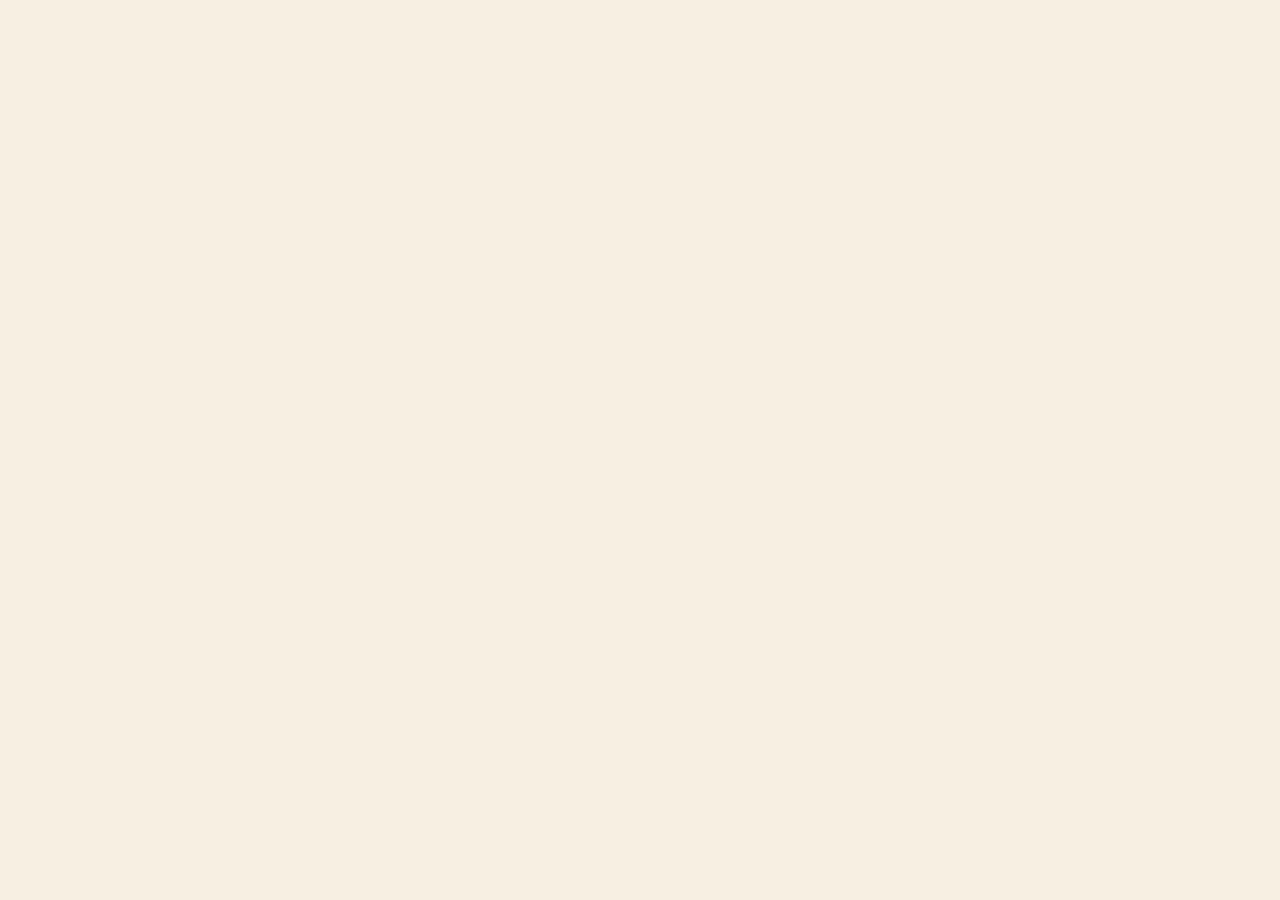
==== commit 9b44d0a3: "deploy 3ee1ddb" ====
--- a/index.html
+++ b/index.html
@@ -4,14 +4,18 @@
   <meta charset="utf-8">
   <meta name="viewport" content="width=device-width, initial-scale=1, viewport-fit=cover">
   <meta name="theme-color" content="#F6EFE2">
-  <title>ぬいアイランド</title>
+  <title>ぬいコテージ</title>
   <link rel="manifest" href="manifest.json">
   <link rel="icon" href="icons/icon-192.png">
   <link rel="apple-touch-icon" href="icons/apple-touch-icon.png">
   <meta name="apple-mobile-web-app-capable" content="yes">
   <meta name="mobile-web-app-capable" content="yes">
-  <meta name="apple-mobile-web-app-title" content="ぬいアイランド">
+  <meta name="apple-mobile-web-app-title" content="ぬいコテージ">
+  <!-- 時計の部分はアプリの外（明るい帯）にする。black-translucent で絵を時計の裏まで出すと、iPhone は開くたびに
+       アプリの高さを時計のぶん短くしたりしなかったりして、下に空きが出るため（2026-10-30 に iPhone 13 で確かめた）。
+       製品版で Capacitor に入れるときは、StatusBar を WebView に重ねて絵を時計の裏まで出し、日付や帯は env(safe-area-inset-*) の内側に置く -->
   <meta name="apple-mobile-web-app-status-bar-style" content="default">
+  <link rel="stylesheet" href="fonts/fonts.css">
   <link rel="stylesheet" href="style.css">
 </head>
 <body>
--- a/fonts/fonts.css
+++ b/fonts/fonts.css
@@ -0,0 +1,57 @@
+/* tools/fetch-fonts.py で書き出す。手で直さない。使う文字だけを含んだ woff2 を、文字の範囲（unicode-range）ごとに読む */
+@font-face {
+  font-family: "Zen Maru Gothic";
+  font-weight: 500;
+  font-display: swap;
+  src: url("zen-maru-gothic-500-1.woff2") format("woff2");
+  unicode-range: U+20-7e, U+d7, U+2014, U+2026, U+2039-203a, U+2190, U+2192, U+2212, U+2460-2462, U+25cb, U+3000-3002, U+3005, U+3007, U+300c-300d, U+301c, U+3041-3096, U+30a1-30fc, U+4e00, U+4e03, U+4e09-4e0b, U+4e0d, U+4e16, U+4e18, U+4e21, U+4e26, U+4e2d, U+4e38, U+4e3b, U+4e57, U+4e71, U+4e86, U+4e88-4e89, U+4e8b-4e8c, U+4e94-4e95, U+4ea4, U+4eba, U+4eca, U+4ed5-4ed6, U+4ed8, U+4ee3, U+4ee5, U+4eee, U+4ef2, U+4ef6, U+4efb, U+4f11, U+4f1a, U+4f1d, U+4f3c, U+4f4d-4f4f, U+4f53, U+4f55, U+4f59, U+4f5c, U+4f7f, U+4f8b, U+4f9d, U+4fbf, U+4fc2, U+4fdd, U+4fe1, U+4fee, U+500d, U+5019, U+5024, U+5074, U+5076, U+5098-5099, U+50cf, U+512a, U+5143, U+5148-5149, U+5165, U+5168, U+516c, U+5171, U+5177, U+5185, U+518a, U+518d, U+5199, U+51ac, U+51b7, U+51fa, U+5206-5207, U+5217, U+521d, U+5224-5225, U+5229, U+523b, U+524a, U+524d, U+5272, U+529b, U+52a0, U+52a9, U+52d5, U+52dd, U+5316, U+5339-533a, U+5341, U+5348, U+534a, U+5358, U+5370, U+53bb, U+53cb, U+53cd-53ce, U+53d6-53d7, U+53e3-53e4, U+53ef-53f0, U+53f3, U+53f7, U+5404, U+5408, U+540c-540d, U+5411, U+542b, U+5438-5439, U+544a, U+5468, U+5473, U+547c, U+548c, U+54b2, U+54c1, U+54e1, U+554f, U+56db, U+56de, U+56e3, U+56f2-56f3, U+56fa, U+5712, U+571f, U+5728, U+5730, U+5742, U+5747, U+578b, U+57cb, U+5831, U+5834, U+5857, U+5897, U+58c1, U+58c7, U+58f0, U+5909, U+590f, U+5915-5916, U+591a, U+591c, U+5922, U+5927, U+5929-592b, U+592e, U+5931, U+5947, U+5965, U+597d, U+59cb, U+59ff, U+5b09, U+5b50, U+5b57-5b58, U+5b63, U+5b88-5b89, U+5b8c, U+5b9a, U+5b9f, U+5bb6, U+5bb9, U+5bc4, U+5bc6, U+5bd2, U+5bdd, U+5bf8, U+5bfe, U+5c02, U+5c0e-5c0f, U+5c11, U+5c3e, U+5c40, U+5c4a-5c4b, U+5c65, U+5c71, U+5cf6, U+5ddd, U+5de3, U+5de5-5de6, U+5dee, U+5e03, U+5e2d, U+5e2f-5e30, U+5e38, U+5e3d, U+5e45, U+5e72-5e74, U+5e79, U+5e83, U+5e8a, U+5e95, U+5ea6-5ea7, U+5ead, U+5ef6, U+5f01, U+5f0f, U+5f15, U+5f31, U+5f35, U+5f37, U+5f53, U+5f62, U+5f71, U+5f79, U+5f85, U+5f8c, U+5fa9, U+5fc3, U+5fc5, U+5fd8, U+5fdc, U+5ff5, U+601d, U+6025, U+6027, U+606f, U+60c5, U+610f, U+611f, U+614b, U+6162-6163, U+6210, U+6226, U+6238, U+623b, U+6240, U+6249, U+624b, U+6255, U+6271, U+6295, U+6298, U+629c, U+629e, U+62bc, U+62fe, U+6301, U+6307, U+6311, U+631f, U+632f, U+6368, U+6383, U+639b, U+63a2, U+63a5, U+63a7, U+63cf, U+63db, U+63f4, U+63fa, U+64ae, U+64cd, U+652f, U+653e, U+6557, U+6559, U+6563, U+6570, U+6574-6575, U+6577, U+6587, U+6599, U+65b0, U+65b9, U+65d7, U+65e2, U+65e5, U+65e9, U+65fa, U+660e, U+661f-6620, U+6625, U+663c, U+6642, U+6669, U+666e-666f, U+6674, U+6691, U+6696-6697, U+66ae, U+66dc, U+66f2, U+66f4, U+66f8, U+66ff-6700, U+6708-6709, U+671d, U+671f, U+6728, U+672a-672c, U+673a, U+6750, U+6761, U+6765, U+676f, U+677f, U+6795, U+679a, U+679c-679d, U+67a0, U+67b6, U+67c4, U+67f1;
+}
+@font-face {
+  font-family: "Zen Maru Gothic";
+  font-weight: 500;
+  font-display: swap;
+  src: url("zen-maru-gothic-500-2.woff2") format("woff2");
+  unicode-range: U+6839, U+683c, U+6848, U+685c, U+6885, U+68da, U+690d, U+691c, U+697d, U+69cb, U+69d8, U+6a19, U+6a21, U+6a2a, U+6a5f, U+6b04, U+6b20-6b21, U+6b4c, U+6b62-6b63, U+6b69, U+6b74, U+6b8b, U+6bb5, U+6bcd-6bce, U+6bd4, U+6bdb, U+6c17, U+6c34, U+6c37, U+6c7a, U+6cbf, U+6cd5, U+6ce1, U+6d17, U+6d41, U+6d6e, U+6d88, U+6df1, U+6df7, U+6df9, U+6e08, U+6e21, U+6e29, U+6e2c, U+6e6f, U+6e80, U+6e96, U+6f22, U+6fc3, U+6fef, U+706b, U+706f, U+70b9, U+7121, U+713c, U+7167, U+71b1, U+7247-7248, U+7269, U+7279, U+72b6, U+72e9, U+72ec, U+7384, U+7387, U+7389, U+73fe, U+7406, U+7518, U+751f, U+7528, U+7531, U+753b, U+756a, U+767a-767b, U+767d, U+76ae, U+76bf, U+76db, U+76ee, U+76f4, U+76f8, U+771f-7720, U+773a, U+7740, U+77e5, U+77ed, U+77f3, U+78ba, U+793a, U+793c, U+795d, U+796d, U+79cb, U+79d2, U+79d8, U+79f0, U+79fb, U+7a2e, U+7a4d, U+7a4f, U+7a74, U+7a7a, U+7a93, U+7acb, U+7ae0, U+7aef, U+7af6, U+7b11, U+7b2c, U+7b39, U+7b52, U+7b54, U+7b97, U+7ba1, U+7bb1, U+7bc0, U+7cbe, U+7cf8, U+7d04-7d05, U+7d19, U+7d20, U+7d30, U+7d42, U+7d44, U+7d50, U+7d5e, U+7d75, U+7d9a, U+7db4, U+7dca, U+7dd1-7dd2, U+7dda, U+7de8-7de9, U+7df4, U+7e01, U+7e26, U+7e2b, U+7e2e, U+7f6e, U+7f72, U+7f8e, U+7fbd, U+7fcc, U+7fd2, U+8003, U+8005, U+8033, U+805e, U+8074, U+8089, U+80a2, U+80b2, U+80cc, U+80fd, U+81ea, U+81f4, U+821e-821f, U+826f, U+8272, U+828b, U+829d, U+82b1, U+82bd, U+82e5-82e6, U+82f1, U+8336, U+8349, U+83d3, U+83dc, U+843d, U+8449, U+8584, U+866b, U+8759, U+8760, U+884c, U+8863, U+8868, U+888b, U+88c5, U+88cf, U+88dc, U+88fd, U+8907, U+8981, U+898b, U+899a, U+89a7, U+89d2, U+89e6, U+8a00, U+8a08, U+8a18, U+8a2a, U+8a2d, U+8a5e, U+8a66, U+8a70-8a71, U+8a8d, U+8a95, U+8a98, U+8aac-8aad, U+8ab0, U+8abf, U+8ac7, U+8ae6, U+8b58, U+8b66, U+8c46, U+8c61, U+8ca0, U+8cac, U+8cbc, U+8d64, U+8d70, U+8d77, U+8d85, U+8d8a, U+8db3, U+8df3, U+8e0a, U+8e74, U+8eab, U+8ed2, U+8ee2, U+8ef8, U+8f09, U+8f2a, U+8fba, U+8fbc, U+8fce, U+8fd1, U+8fd4, U+8ff7, U+8ffd, U+9001, U+9003, U+9006, U+900f, U+9014, U+901a, U+901f, U+9031-9032, U+9045, U+904a-904b, U+904e, U+9053-9055, U+9060, U+9069, U+9078, U+907f, U+90e8, U+90ed, U+914d, U+91cd-91ce, U+91d1, U+9234, U+9262, U+9332, U+9577, U+9589, U+958b, U+9593, U+95a2, U+964d, U+9650, U+9664, U+967a, U+967d, U+968e, U+9694, U+969b, U+96a0, U+96c6, U+96e2, U+96e8, U+96f2, U+96f7, U+971c, U+9752, U+9759, U+9762, U+97f3, U+97fb, U+97ff, U+9805-9806, U+9811, U+982d, U+983c, U+984c-984d, U+9854, U+985e, U+98a8, U+98db, U+98df, U+98ef, U+98f2, U+98fe, U+9996, U+9999, U+9a5a, U+9ad8, U+9b3c, U+9b5a, U+9ce5, U+9cf4, U+9ec4, U+ff01, U+ff08-ff09, U+ff0b, U+ff0f, U+ff1a, U+ff1d, U+ff1f, U+ff5c;
+}
+@font-face {
+  font-family: "Zen Maru Gothic";
+  font-weight: 700;
+  font-display: swap;
+  src: url("zen-maru-gothic-700-1.woff2") format("woff2");
+  unicode-range: U+20-7e, U+d7, U+2014, U+2026, U+2039-203a, U+2190, U+2192, U+2212, U+2460-2462, U+25cb, U+3000-3002, U+3005, U+3007, U+300c-300d, U+301c, U+3041-3096, U+30a1-30fc, U+4e00, U+4e03, U+4e09-4e0b, U+4e0d, U+4e16, U+4e18, U+4e21, U+4e26, U+4e2d, U+4e38, U+4e3b, U+4e57, U+4e71, U+4e86, U+4e88-4e89, U+4e8b-4e8c, U+4e94-4e95, U+4ea4, U+4eba, U+4eca, U+4ed5-4ed6, U+4ed8, U+4ee3, U+4ee5, U+4eee, U+4ef2, U+4ef6, U+4efb, U+4f11, U+4f1a, U+4f1d, U+4f3c, U+4f4d-4f4f, U+4f53, U+4f55, U+4f59, U+4f5c, U+4f7f, U+4f8b, U+4f9d, U+4fbf, U+4fc2, U+4fdd, U+4fe1, U+4fee, U+500d, U+5019, U+5024, U+5074, U+5076, U+5098-5099, U+50cf, U+512a, U+5143, U+5148-5149, U+5165, U+5168, U+516c, U+5171, U+5177, U+5185, U+518a, U+518d, U+5199, U+51ac, U+51b7, U+51fa, U+5206-5207, U+5217, U+521d, U+5224-5225, U+5229, U+523b, U+524a, U+524d, U+5272, U+529b, U+52a0, U+52a9, U+52d5, U+52dd, U+5316, U+5339-533a, U+5341, U+5348, U+534a, U+5358, U+5370, U+53bb, U+53cb, U+53cd-53ce, U+53d6-53d7, U+53e3-53e4, U+53ef-53f0, U+53f3, U+53f7, U+5404, U+5408, U+540c-540d, U+5411, U+542b, U+5438-5439, U+544a, U+5468, U+5473, U+547c, U+548c, U+54b2, U+54c1, U+54e1, U+554f, U+56db, U+56de, U+56e3, U+56f2-56f3, U+56fa, U+5712, U+571f, U+5728, U+5730, U+5742, U+5747, U+578b, U+57cb, U+5831, U+5834, U+5857, U+5897, U+58c1, U+58c7, U+58f0, U+5909, U+590f, U+5915-5916, U+591a, U+591c, U+5922, U+5927, U+5929-592b, U+592e, U+5931, U+5947, U+5965, U+597d, U+59cb, U+59ff, U+5b09, U+5b50, U+5b57-5b58, U+5b63, U+5b88-5b89, U+5b8c, U+5b9a, U+5b9f, U+5bb6, U+5bb9, U+5bc4, U+5bc6, U+5bd2, U+5bdd, U+5bf8, U+5bfe, U+5c02, U+5c0e-5c0f, U+5c11, U+5c3e, U+5c40, U+5c4a-5c4b, U+5c65, U+5c71, U+5cf6, U+5ddd, U+5de3, U+5de5-5de6, U+5dee, U+5e03, U+5e2d, U+5e2f-5e30, U+5e38, U+5e3d, U+5e45, U+5e72-5e74, U+5e79, U+5e83, U+5e8a, U+5e95, U+5ea6-5ea7, U+5ead, U+5ef6, U+5f01, U+5f0f, U+5f15, U+5f31, U+5f35, U+5f37, U+5f53, U+5f62, U+5f71, U+5f79, U+5f85, U+5f8c, U+5fa9, U+5fc3, U+5fc5, U+5fd8, U+5fdc, U+5ff5, U+601d, U+6025, U+6027, U+606f, U+60c5, U+610f, U+611f, U+614b, U+6162-6163, U+6210, U+6226, U+6238, U+623b, U+6240, U+6249, U+624b, U+6255, U+6271, U+6295, U+6298, U+629c, U+629e, U+62bc, U+62fe, U+6301, U+6307, U+6311, U+631f, U+632f, U+6368, U+6383, U+639b, U+63a2, U+63a5, U+63a7, U+63cf, U+63db, U+63f4, U+63fa, U+64ae, U+64cd, U+652f, U+653e, U+6557, U+6559, U+6563, U+6570, U+6574-6575, U+6577, U+6587, U+6599, U+65b0, U+65b9, U+65d7, U+65e2, U+65e5, U+65e9, U+65fa, U+660e, U+661f-6620, U+6625, U+663c, U+6642, U+6669, U+666e-666f, U+6674, U+6691, U+6696-6697, U+66ae, U+66dc, U+66f2, U+66f4, U+66f8, U+66ff-6700, U+6708-6709, U+671d, U+671f, U+6728, U+672a-672c, U+673a, U+6750, U+6761, U+6765, U+676f, U+677f, U+6795, U+679a, U+679c-679d, U+67a0, U+67b6, U+67c4, U+67f1;
+}
+@font-face {
+  font-family: "Zen Maru Gothic";
+  font-weight: 700;
+  font-display: swap;
+  src: url("zen-maru-gothic-700-2.woff2") format("woff2");
+  unicode-range: U+6839, U+683c, U+6848, U+685c, U+6885, U+68da, U+690d, U+691c, U+697d, U+69cb, U+69d8, U+6a19, U+6a21, U+6a2a, U+6a5f, U+6b04, U+6b20-6b21, U+6b4c, U+6b62-6b63, U+6b69, U+6b74, U+6b8b, U+6bb5, U+6bcd-6bce, U+6bd4, U+6bdb, U+6c17, U+6c34, U+6c37, U+6c7a, U+6cbf, U+6cd5, U+6ce1, U+6d17, U+6d41, U+6d6e, U+6d88, U+6df1, U+6df7, U+6df9, U+6e08, U+6e21, U+6e29, U+6e2c, U+6e6f, U+6e80, U+6e96, U+6f22, U+6fc3, U+6fef, U+706b, U+706f, U+70b9, U+7121, U+713c, U+7167, U+71b1, U+7247-7248, U+7269, U+7279, U+72b6, U+72e9, U+72ec, U+7384, U+7387, U+7389, U+73fe, U+7406, U+7518, U+751f, U+7528, U+7531, U+753b, U+756a, U+767a-767b, U+767d, U+76ae, U+76bf, U+76db, U+76ee, U+76f4, U+76f8, U+771f-7720, U+773a, U+7740, U+77e5, U+77ed, U+77f3, U+78ba, U+793a, U+793c, U+795d, U+796d, U+79cb, U+79d2, U+79d8, U+79f0, U+79fb, U+7a2e, U+7a4d, U+7a4f, U+7a74, U+7a7a, U+7a93, U+7acb, U+7ae0, U+7aef, U+7af6, U+7b11, U+7b2c, U+7b39, U+7b52, U+7b54, U+7b97, U+7ba1, U+7bb1, U+7bc0, U+7cbe, U+7cf8, U+7d04-7d05, U+7d19, U+7d20, U+7d30, U+7d42, U+7d44, U+7d50, U+7d5e, U+7d75, U+7d9a, U+7db4, U+7dca, U+7dd1-7dd2, U+7dda, U+7de8-7de9, U+7df4, U+7e01, U+7e26, U+7e2b, U+7e2e, U+7f6e, U+7f72, U+7f8e, U+7fbd, U+7fcc, U+7fd2, U+8003, U+8005, U+8033, U+805e, U+8074, U+8089, U+80a2, U+80b2, U+80cc, U+80fd, U+81ea, U+81f4, U+821e-821f, U+826f, U+8272, U+828b, U+829d, U+82b1, U+82bd, U+82e5-82e6, U+82f1, U+8336, U+8349, U+83d3, U+83dc, U+843d, U+8449, U+8584, U+866b, U+8759, U+8760, U+884c, U+8863, U+8868, U+888b, U+88c5, U+88cf, U+88dc, U+88fd, U+8907, U+8981, U+898b, U+899a, U+89a7, U+89d2, U+89e6, U+8a00, U+8a08, U+8a18, U+8a2a, U+8a2d, U+8a5e, U+8a66, U+8a70-8a71, U+8a8d, U+8a95, U+8a98, U+8aac-8aad, U+8ab0, U+8abf, U+8ac7, U+8ae6, U+8b58, U+8b66, U+8c46, U+8c61, U+8ca0, U+8cac, U+8cbc, U+8d64, U+8d70, U+8d77, U+8d85, U+8d8a, U+8db3, U+8df3, U+8e0a, U+8e74, U+8eab, U+8ed2, U+8ee2, U+8ef8, U+8f09, U+8f2a, U+8fba, U+8fbc, U+8fce, U+8fd1, U+8fd4, U+8ff7, U+8ffd, U+9001, U+9003, U+9006, U+900f, U+9014, U+901a, U+901f, U+9031-9032, U+9045, U+904a-904b, U+904e, U+9053-9055, U+9060, U+9069, U+9078, U+907f, U+90e8, U+90ed, U+914d, U+91cd-91ce, U+91d1, U+9234, U+9262, U+9332, U+9577, U+9589, U+958b, U+9593, U+95a2, U+964d, U+9650, U+9664, U+967a, U+967d, U+968e, U+9694, U+969b, U+96a0, U+96c6, U+96e2, U+96e8, U+96f2, U+96f7, U+971c, U+9752, U+9759, U+9762, U+97f3, U+97fb, U+97ff, U+9805-9806, U+9811, U+982d, U+983c, U+984c-984d, U+9854, U+985e, U+98a8, U+98db, U+98df, U+98ef, U+98f2, U+98fe, U+9996, U+9999, U+9a5a, U+9ad8, U+9b3c, U+9b5a, U+9ce5, U+9cf4, U+9ec4, U+ff01, U+ff08-ff09, U+ff0b, U+ff0f, U+ff1a, U+ff1d, U+ff1f, U+ff5c;
+}
+@font-face {
+  font-family: "Klee One";
+  font-weight: 400;
+  font-display: swap;
+  src: url("klee-one-400-1.woff2") format("woff2");
+  unicode-range: U+20-7e, U+d7, U+2014, U+2026, U+2039-203a, U+2190, U+2192, U+2212, U+2460-2462, U+25cb, U+3000-3002, U+3005, U+3007, U+300c-300d, U+301c, U+3041-3096, U+30a1-30fc, U+4e00, U+4e03, U+4e09-4e0b, U+4e0d, U+4e16, U+4e18, U+4e21, U+4e26, U+4e2d, U+4e38, U+4e3b, U+4e57, U+4e71, U+4e86, U+4e88-4e89, U+4e8b-4e8c, U+4e94-4e95, U+4ea4, U+4eba, U+4eca, U+4ed5-4ed6, U+4ed8, U+4ee3, U+4ee5, U+4eee, U+4ef2, U+4ef6, U+4efb, U+4f11, U+4f1a, U+4f1d, U+4f3c, U+4f4d-4f4f, U+4f53, U+4f55, U+4f59, U+4f5c, U+4f7f, U+4f8b, U+4f9d, U+4fbf, U+4fc2, U+4fdd, U+4fe1, U+4fee, U+500d, U+5019, U+5024, U+5074, U+5076, U+5098-5099, U+50cf, U+512a, U+5143, U+5148-5149, U+5165, U+5168, U+516c, U+5171, U+5177, U+5185, U+518a, U+518d, U+5199, U+51ac, U+51b7, U+51fa, U+5206-5207, U+5217, U+521d, U+5224-5225, U+5229, U+523b, U+524a, U+524d, U+5272, U+529b, U+52a0, U+52a9, U+52d5, U+52dd, U+5316, U+5339-533a, U+5341, U+5348, U+534a, U+5358, U+5370, U+53bb, U+53cb, U+53cd-53ce, U+53d6-53d7, U+53e3-53e4, U+53ef-53f0, U+53f3, U+53f7, U+5404, U+5408, U+540c-540d, U+5411, U+542b, U+5438-5439, U+544a, U+5468, U+5473, U+547c, U+548c, U+54b2, U+54c1, U+54e1, U+554f, U+56db, U+56de, U+56e3, U+56f2-56f3, U+56fa, U+5712, U+571f, U+5728, U+5730, U+5742, U+5747, U+578b, U+57cb, U+5831, U+5834, U+5857, U+5897, U+58c1, U+58c7, U+58f0, U+5909, U+590f, U+5915-5916, U+591a, U+591c, U+5922, U+5927, U+5929-592b, U+592e, U+5931, U+5947, U+5965, U+597d, U+59cb, U+59ff, U+5b09, U+5b50, U+5b57-5b58, U+5b63, U+5b88-5b89, U+5b8c, U+5b9a, U+5b9f, U+5bb6, U+5bb9, U+5bc4, U+5bc6, U+5bd2, U+5bdd, U+5bf8, U+5bfe, U+5c02, U+5c0e-5c0f, U+5c11, U+5c3e, U+5c40, U+5c4a-5c4b, U+5c65, U+5c71, U+5cf6, U+5ddd, U+5de3, U+5de5-5de6, U+5dee, U+5e03, U+5e2d, U+5e2f-5e30, U+5e38, U+5e3d, U+5e45, U+5e72-5e74, U+5e79, U+5e83, U+5e8a, U+5e95, U+5ea6-5ea7, U+5ead, U+5ef6, U+5f01, U+5f0f, U+5f15, U+5f31, U+5f35, U+5f37, U+5f53, U+5f62, U+5f71, U+5f79, U+5f85, U+5f8c, U+5fa9, U+5fc3, U+5fc5, U+5fd8, U+5fdc, U+5ff5, U+601d, U+6025, U+6027, U+606f, U+60c5, U+610f, U+611f, U+614b, U+6162-6163, U+6210, U+6226, U+6238, U+623b, U+6240, U+6249, U+624b, U+6255, U+6271, U+6295, U+6298, U+629c, U+629e, U+62bc, U+62fe, U+6301, U+6307, U+6311, U+631f, U+632f, U+6368, U+6383, U+639b, U+63a2, U+63a5, U+63a7, U+63cf, U+63db, U+63f4, U+63fa, U+64ae, U+64cd, U+652f, U+653e, U+6557, U+6559, U+6563, U+6570, U+6574-6575, U+6577, U+6587, U+6599, U+65b0, U+65b9, U+65d7, U+65e2, U+65e5, U+65e9, U+65fa, U+660e, U+661f-6620, U+6625, U+663c, U+6642, U+6669, U+666e-666f, U+6674, U+6691, U+6696-6697, U+66ae, U+66dc, U+66f2, U+66f4, U+66f8, U+66ff-6700, U+6708-6709, U+671d, U+671f, U+6728, U+672a-672c, U+673a, U+6750, U+6761, U+6765, U+676f, U+677f, U+6795, U+679a, U+679c-679d, U+67a0, U+67b6, U+67c4, U+67f1;
+}
+@font-face {
+  font-family: "Klee One";
+  font-weight: 400;
+  font-display: swap;
+  src: url("klee-one-400-2.woff2") format("woff2");
+  unicode-range: U+6839, U+683c, U+6848, U+685c, U+6885, U+68da, U+690d, U+691c, U+697d, U+69cb, U+69d8, U+6a19, U+6a21, U+6a2a, U+6a5f, U+6b04, U+6b20-6b21, U+6b4c, U+6b62-6b63, U+6b69, U+6b74, U+6b8b, U+6bb5, U+6bcd-6bce, U+6bd4, U+6bdb, U+6c17, U+6c34, U+6c37, U+6c7a, U+6cbf, U+6cd5, U+6ce1, U+6d17, U+6d41, U+6d6e, U+6d88, U+6df1, U+6df7, U+6df9, U+6e08, U+6e21, U+6e29, U+6e2c, U+6e6f, U+6e80, U+6e96, U+6f22, U+6fc3, U+6fef, U+706b, U+706f, U+70b9, U+7121, U+713c, U+7167, U+71b1, U+7247-7248, U+7269, U+7279, U+72b6, U+72e9, U+72ec, U+7384, U+7387, U+7389, U+73fe, U+7406, U+7518, U+751f, U+7528, U+7531, U+753b, U+756a, U+767a-767b, U+767d, U+76ae, U+76bf, U+76db, U+76ee, U+76f4, U+76f8, U+771f-7720, U+773a, U+7740, U+77e5, U+77ed, U+77f3, U+78ba, U+793a, U+793c, U+795d, U+796d, U+79cb, U+79d2, U+79d8, U+79f0, U+79fb, U+7a2e, U+7a4d, U+7a4f, U+7a74, U+7a7a, U+7a93, U+7acb, U+7ae0, U+7aef, U+7af6, U+7b11, U+7b2c, U+7b39, U+7b52, U+7b54, U+7b97, U+7ba1, U+7bb1, U+7bc0, U+7cbe, U+7cf8, U+7d04-7d05, U+7d19, U+7d20, U+7d30, U+7d42, U+7d44, U+7d50, U+7d5e, U+7d75, U+7d9a, U+7db4, U+7dca, U+7dd1-7dd2, U+7dda, U+7de8-7de9, U+7df4, U+7e01, U+7e26, U+7e2b, U+7e2e, U+7f6e, U+7f72, U+7f8e, U+7fbd, U+7fcc, U+7fd2, U+8003, U+8005, U+8033, U+805e, U+8074, U+8089, U+80a2, U+80b2, U+80cc, U+80fd, U+81ea, U+81f4, U+821e-821f, U+826f, U+8272, U+828b, U+829d, U+82b1, U+82bd, U+82e5-82e6, U+82f1, U+8336, U+8349, U+83d3, U+83dc, U+843d, U+8449, U+8584, U+866b, U+8759, U+8760, U+884c, U+8863, U+8868, U+888b, U+88c5, U+88cf, U+88dc, U+88fd, U+8907, U+8981, U+898b, U+899a, U+89a7, U+89d2, U+89e6, U+8a00, U+8a08, U+8a18, U+8a2a, U+8a2d, U+8a5e, U+8a66, U+8a70-8a71, U+8a8d, U+8a95, U+8a98, U+8aac-8aad, U+8ab0, U+8abf, U+8ac7, U+8ae6, U+8b58, U+8b66, U+8c46, U+8c61, U+8ca0, U+8cac, U+8cbc, U+8d64, U+8d70, U+8d77, U+8d85, U+8d8a, U+8db3, U+8df3, U+8e0a, U+8e74, U+8eab, U+8ed2, U+8ee2, U+8ef8, U+8f09, U+8f2a, U+8fba, U+8fbc, U+8fce, U+8fd1, U+8fd4, U+8ff7, U+8ffd, U+9001, U+9003, U+9006, U+900f, U+9014, U+901a, U+901f, U+9031-9032, U+9045, U+904a-904b, U+904e, U+9053-9055, U+9060, U+9069, U+9078, U+907f, U+90e8, U+90ed, U+914d, U+91cd-91ce, U+91d1, U+9234, U+9262, U+9332, U+9577, U+9589, U+958b, U+9593, U+95a2, U+964d, U+9650, U+9664, U+967a, U+967d, U+968e, U+9694, U+969b, U+96a0, U+96c6, U+96e2, U+96e8, U+96f2, U+96f7, U+971c, U+9752, U+9759, U+9762, U+97f3, U+97fb, U+97ff, U+9805-9806, U+9811, U+982d, U+983c, U+984c-984d, U+9854, U+985e, U+98a8, U+98db, U+98df, U+98ef, U+98f2, U+98fe, U+9996, U+9999, U+9a5a, U+9ad8, U+9b3c, U+9b5a, U+9ce5, U+9cf4, U+9ec4, U+ff01, U+ff08-ff09, U+ff0b, U+ff0f, U+ff1a, U+ff1d, U+ff1f, U+ff5c;
+}
+@font-face {
+  font-family: "Klee One";
+  font-weight: 600;
+  font-display: swap;
+  src: url("klee-one-600-1.woff2") format("woff2");
+  unicode-range: U+20-7e, U+d7, U+2014, U+2026, U+2039-203a, U+2190, U+2192, U+2212, U+2460-2462, U+25cb, U+3000-3002, U+3005, U+3007, U+300c-300d, U+301c, U+3041-3096, U+30a1-30fc, U+4e00, U+4e03, U+4e09-4e0b, U+4e0d, U+4e16, U+4e18, U+4e21, U+4e26, U+4e2d, U+4e38, U+4e3b, U+4e57, U+4e71, U+4e86, U+4e88-4e89, U+4e8b-4e8c, U+4e94-4e95, U+4ea4, U+4eba, U+4eca, U+4ed5-4ed6, U+4ed8, U+4ee3, U+4ee5, U+4eee, U+4ef2, U+4ef6, U+4efb, U+4f11, U+4f1a, U+4f1d, U+4f3c, U+4f4d-4f4f, U+4f53, U+4f55, U+4f59, U+4f5c, U+4f7f, U+4f8b, U+4f9d, U+4fbf, U+4fc2, U+4fdd, U+4fe1, U+4fee, U+500d, U+5019, U+5024, U+5074, U+5076, U+5098-5099, U+50cf, U+512a, U+5143, U+5148-5149, U+5165, U+5168, U+516c, U+5171, U+5177, U+5185, U+518a, U+518d, U+5199, U+51ac, U+51b7, U+51fa, U+5206-5207, U+5217, U+521d, U+5224-5225, U+5229, U+523b, U+524a, U+524d, U+5272, U+529b, U+52a0, U+52a9, U+52d5, U+52dd, U+5316, U+5339-533a, U+5341, U+5348, U+534a, U+5358, U+5370, U+53bb, U+53cb, U+53cd-53ce, U+53d6-53d7, U+53e3-53e4, U+53ef-53f0, U+53f3, U+53f7, U+5404, U+5408, U+540c-540d, U+5411, U+542b, U+5438-5439, U+544a, U+5468, U+5473, U+547c, U+548c, U+54b2, U+54c1, U+54e1, U+554f, U+56db, U+56de, U+56e3, U+56f2-56f3, U+56fa, U+5712, U+571f, U+5728, U+5730, U+5742, U+5747, U+578b, U+57cb, U+5831, U+5834, U+5857, U+5897, U+58c1, U+58c7, U+58f0, U+5909, U+590f, U+5915-5916, U+591a, U+591c, U+5922, U+5927, U+5929-592b, U+592e, U+5931, U+5947, U+5965, U+597d, U+59cb, U+59ff, U+5b09, U+5b50, U+5b57-5b58, U+5b63, U+5b88-5b89, U+5b8c, U+5b9a, U+5b9f, U+5bb6, U+5bb9, U+5bc4, U+5bc6, U+5bd2, U+5bdd, U+5bf8, U+5bfe, U+5c02, U+5c0e-5c0f, U+5c11, U+5c3e, U+5c40, U+5c4a-5c4b, U+5c65, U+5c71, U+5cf6, U+5ddd, U+5de3, U+5de5-5de6, U+5dee, U+5e03, U+5e2d, U+5e2f-5e30, U+5e38, U+5e3d, U+5e45, U+5e72-5e74, U+5e79, U+5e83, U+5e8a, U+5e95, U+5ea6-5ea7, U+5ead, U+5ef6, U+5f01, U+5f0f, U+5f15, U+5f31, U+5f35, U+5f37, U+5f53, U+5f62, U+5f71, U+5f79, U+5f85, U+5f8c, U+5fa9, U+5fc3, U+5fc5, U+5fd8, U+5fdc, U+5ff5, U+601d, U+6025, U+6027, U+606f, U+60c5, U+610f, U+611f, U+614b, U+6162-6163, U+6210, U+6226, U+6238, U+623b, U+6240, U+6249, U+624b, U+6255, U+6271, U+6295, U+6298, U+629c, U+629e, U+62bc, U+62fe, U+6301, U+6307, U+6311, U+631f, U+632f, U+6368, U+6383, U+639b, U+63a2, U+63a5, U+63a7, U+63cf, U+63db, U+63f4, U+63fa, U+64ae, U+64cd, U+652f, U+653e, U+6557, U+6559, U+6563, U+6570, U+6574-6575, U+6577, U+6587, U+6599, U+65b0, U+65b9, U+65d7, U+65e2, U+65e5, U+65e9, U+65fa, U+660e, U+661f-6620, U+6625, U+663c, U+6642, U+6669, U+666e-666f, U+6674, U+6691, U+6696-6697, U+66ae, U+66dc, U+66f2, U+66f4, U+66f8, U+66ff-6700, U+6708-6709, U+671d, U+671f, U+6728, U+672a-672c, U+673a, U+6750, U+6761, U+6765, U+676f, U+677f, U+6795, U+679a, U+679c-679d, U+67a0, U+67b6, U+67c4, U+67f1;
+}
+@font-face {
+  font-family: "Klee One";
+  font-weight: 600;
+  font-display: swap;
+  src: url("klee-one-600-2.woff2") format("woff2");
+  unicode-range: U+6839, U+683c, U+6848, U+685c, U+6885, U+68da, U+690d, U+691c, U+697d, U+69cb, U+69d8, U+6a19, U+6a21, U+6a2a, U+6a5f, U+6b04, U+6b20-6b21, U+6b4c, U+6b62-6b63, U+6b69, U+6b74, U+6b8b, U+6bb5, U+6bcd-6bce, U+6bd4, U+6bdb, U+6c17, U+6c34, U+6c37, U+6c7a, U+6cbf, U+6cd5, U+6ce1, U+6d17, U+6d41, U+6d6e, U+6d88, U+6df1, U+6df7, U+6df9, U+6e08, U+6e21, U+6e29, U+6e2c, U+6e6f, U+6e80, U+6e96, U+6f22, U+6fc3, U+6fef, U+706b, U+706f, U+70b9, U+7121, U+713c, U+7167, U+71b1, U+7247-7248, U+7269, U+7279, U+72b6, U+72e9, U+72ec, U+7384, U+7387, U+7389, U+73fe, U+7406, U+7518, U+751f, U+7528, U+7531, U+753b, U+756a, U+767a-767b, U+767d, U+76ae, U+76bf, U+76db, U+76ee, U+76f4, U+76f8, U+771f-7720, U+773a, U+7740, U+77e5, U+77ed, U+77f3, U+78ba, U+793a, U+793c, U+795d, U+796d, U+79cb, U+79d2, U+79d8, U+79f0, U+79fb, U+7a2e, U+7a4d, U+7a4f, U+7a74, U+7a7a, U+7a93, U+7acb, U+7ae0, U+7aef, U+7af6, U+7b11, U+7b2c, U+7b39, U+7b52, U+7b54, U+7b97, U+7ba1, U+7bb1, U+7bc0, U+7cbe, U+7cf8, U+7d04-7d05, U+7d19, U+7d20, U+7d30, U+7d42, U+7d44, U+7d50, U+7d5e, U+7d75, U+7d9a, U+7db4, U+7dca, U+7dd1-7dd2, U+7dda, U+7de8-7de9, U+7df4, U+7e01, U+7e26, U+7e2b, U+7e2e, U+7f6e, U+7f72, U+7f8e, U+7fbd, U+7fcc, U+7fd2, U+8003, U+8005, U+8033, U+805e, U+8074, U+8089, U+80a2, U+80b2, U+80cc, U+80fd, U+81ea, U+81f4, U+821e-821f, U+826f, U+8272, U+828b, U+829d, U+82b1, U+82bd, U+82e5-82e6, U+82f1, U+8336, U+8349, U+83d3, U+83dc, U+843d, U+8449, U+8584, U+866b, U+8759, U+8760, U+884c, U+8863, U+8868, U+888b, U+88c5, U+88cf, U+88dc, U+88fd, U+8907, U+8981, U+898b, U+899a, U+89a7, U+89d2, U+89e6, U+8a00, U+8a08, U+8a18, U+8a2a, U+8a2d, U+8a5e, U+8a66, U+8a70-8a71, U+8a8d, U+8a95, U+8a98, U+8aac-8aad, U+8ab0, U+8abf, U+8ac7, U+8ae6, U+8b58, U+8b66, U+8c46, U+8c61, U+8ca0, U+8cac, U+8cbc, U+8d64, U+8d70, U+8d77, U+8d85, U+8d8a, U+8db3, U+8df3, U+8e0a, U+8e74, U+8eab, U+8ed2, U+8ee2, U+8ef8, U+8f09, U+8f2a, U+8fba, U+8fbc, U+8fce, U+8fd1, U+8fd4, U+8ff7, U+8ffd, U+9001, U+9003, U+9006, U+900f, U+9014, U+901a, U+901f, U+9031-9032, U+9045, U+904a-904b, U+904e, U+9053-9055, U+9060, U+9069, U+9078, U+907f, U+90e8, U+90ed, U+914d, U+91cd-91ce, U+91d1, U+9234, U+9262, U+9332, U+9577, U+9589, U+958b, U+9593, U+95a2, U+964d, U+9650, U+9664, U+967a, U+967d, U+968e, U+9694, U+969b, U+96a0, U+96c6, U+96e2, U+96e8, U+96f2, U+96f7, U+971c, U+9752, U+9759, U+9762, U+97f3, U+97fb, U+97ff, U+9805-9806, U+9811, U+982d, U+983c, U+984c-984d, U+9854, U+985e, U+98a8, U+98db, U+98df, U+98ef, U+98f2, U+98fe, U+9996, U+9999, U+9a5a, U+9ad8, U+9b3c, U+9b5a, U+9ce5, U+9cf4, U+9ec4, U+ff01, U+ff08-ff09, U+ff0b, U+ff0f, U+ff1a, U+ff1d, U+ff1f, U+ff5c;
+}
--- a/style.css
+++ b/style.css
@@ -1,28 +1,4 @@
-/* フォントは tools/fetch-fonts.py で、使う文字だけを含んだ woff2 にしてある */
-@font-face {
-  font-family: "Zen Maru Gothic";
-  font-weight: 500;
-  font-display: swap;
-  src: url("fonts/zen-maru-gothic-500.woff2") format("woff2");
-}
-@font-face {
-  font-family: "Zen Maru Gothic";
-  font-weight: 700;
-  font-display: swap;
-  src: url("fonts/zen-maru-gothic-700.woff2") format("woff2");
-}
-@font-face {
-  font-family: "Klee One";
-  font-weight: 400;
-  font-display: swap;
-  src: url("fonts/klee-one-400.woff2") format("woff2");
-}
-@font-face {
-  font-family: "Klee One";
-  font-weight: 600;
-  font-display: swap;
-  src: url("fonts/klee-one-600.woff2") format("woff2");
-}
+/* フォントの @font-face は fonts/fonts.css（tools/fetch-fonts.py が、使う文字だけを含んだ woff2 と一緒に書き出す） */
 
 :root {
   --paper: #FFFDF8;
@@ -52,9 +28,13 @@
   color: inherit;
 }
 
+/* 画面いっぱい（アプリを描ける範囲の上下にくっつける） */
 .app {
-  position: relative;
-  height: 100dvh;
+  position: fixed;
+  top: 0;
+  bottom: 0;
+  left: 0;
+  right: 0;
   max-width: 480px;
   margin: 0 auto;
   overflow: hidden;
@@ -66,17 +46,20 @@
   position: absolute;
   inset: 0;
   background: #cfe3ec;
+  container-type: size; /* 絵の大きさを、この入れ物の高さ（cqh）で決める */
 }
 .island.is-night { background: #232a46; }
 
 /* 島の絵と、絵に合わせて置くもの（太陽を隠す雲）を、絵と同じ縦横比の入れ物に入れる。
-   画面いっぱいに広げ（cover と同じ）、上端をそろえる */
+   画面いっぱいに広げ（cover と同じ）、下のはしを画面の下にそろえる（帯の上のはしを絵の y 1370 にするため。js/places.js の BAND_TOP）。
+   ただし空の上のはしは、絵の y 94 までしか隠さない（日付と天気の表示が屋根にかからないように。TOP_UI）。
+   390×797（iPhone 13 をホーム画面から開き、時計の帯を除いた高さ）で、ちょうど両方がそろう */
 .island-stage {
   position: absolute;
-  top: 0;
+  top: min(0px, max(calc(100cqh - 100cqw * 1688 / 780), calc(-94 / 780 * 100cqw)));
   left: 50%;
   transform: translateX(-50%);
-  width: max(100%, calc(100dvh * 780 / 1688));
+  width: max(100%, calc(100cqh * 780 / 1688));
   aspect-ratio: 780 / 1688;
 }
 .island-bg {
@@ -84,41 +67,89 @@
   width: 100%;
   height: 100%;
 }
+/* 公園の木だけの絵（背景の絵の木と同じ位置）。奥の段の子より手前に重ねる（island.js の spritesHtml） */
+.island-tree {
+  position: absolute;
+  inset: 0;
+  width: 100%;
+  height: 100%;
+  pointer-events: none;
+}
 .island-tint {
   position: absolute;
   inset: 0;
 }
 
-/* キャラの切り抜き。いまは動かさない（.is-moving を付けると、昼は上下にゆっくり揺れ、夜は寝息のように小さく揺れる） */
+/* キャラの切り抜き。昼はときどき「ぴょこ、ぴょこ」と2回跳ねて、しばらく止まる。
+   寝る時間はベッドで寝ているので跳ねず、寝息のように小さく揺れる（「zzz」は昼と同じように跳ねる）。
+   跳ねる高さは切り抜きの高さに対する割合なので、--hop で倍率をかけて、どの切り抜きでもほぼ同じ高さにする */
 .sprite {
   position: absolute;
-  height: auto;
-}
-.island.is-moving .sprite {
-  animation: bob var(--dur, 2.8s) ease-in-out var(--delay, 0s) infinite;
-}
-.island.is-moving .sprite.is-sleeping {
-  animation: breathe 4.2s ease-in-out infinite;
   transform-origin: 50% 100%;
-}
-@keyframes bob {
-  0%, 100% { transform: translateY(0); }
-  50% { transform: translateY(-3.5%); }
+  animation: hop var(--dur, 4.5s) var(--delay, 0s) infinite;
+  transition: opacity 0.2s ease-out;
+}
+/* 登録した子の写真は、読み込めてからふわっと出す（island.js） */
+.sprite.is-loading { opacity: 0; }
+/* 背景が透明でない写真は、白いふちとうすい影で、シールや写真のプリントのように見せる。
+   ふちは写真の枠の内側に付けるので、足もとの点と大きさは切り抜き写真と変わらない */
+.sprite.is-print,
+.reg-stage-nui.is-print {
+  box-sizing: border-box;
+  border: 5px solid #fff;
+  object-fit: cover;
+  box-shadow: 0 2px 6px rgba(59, 50, 48, 0.28);
+}
+/* 寝る時間（22〜6時）：2段ベッドで、正面向きの写真を掛け布団から出して寝ている（island-life.js の sleepScene）。
+   跳ねずに、寝息のように小さくふくらむ。部屋はスタンドだけなので暗くする */
+.sprite.is-asleep {
+  animation: breathe 4.2s var(--delay, 0s) ease-in-out infinite;
+  --tone: brightness(0.62) sepia(0.2);
+  filter: var(--tone);
 }
 @keyframes breathe {
   0%, 100% { transform: scaleY(1); }
   50% { transform: scaleY(1.03); }
 }
+/* 掛け布団（ぬいの写真より手前。island-life.js の bedCover）。部屋の暗さに合わせる */
+.bed-cover {
+  position: absolute;
+  overflow: visible;
+  filter: brightness(0.62) sepia(0.2);
+}
+/* 夜（19〜22時）に家で過ごすぬいは、昼の写真なので、暖かいあかりの部屋に合わせて少しだけ暖かくする */
+.sprite.is-home-night {
+  --tone: brightness(0.96) sepia(0.14);
+  filter: var(--tone);
+}
+/* 背景が透明な切り抜き写真は、輪郭に沿った白いふちとうすい影で、シールのように見せる（背景のある写真の is-print とそろえる。11/4）。
+   ふちは filter で付けるので、夜の暖かさ・寝る時間の暗さ（--tone）はそのうしろに重ねる。
+   寝る時間は、ふちと影が掛け布団の下からはみ出さないよう、写真の下のはしで切る */
+.sprite.is-cutout,
+.reg-stage-nui.is-cutout {
+  filter: drop-shadow(2px 0 0 #fff) drop-shadow(-2px 0 0 #fff) drop-shadow(0 2px 0 #fff) drop-shadow(0 -2px 0 #fff)
+          drop-shadow(0 2px 3px rgba(59, 50, 48, 0.28)) var(--tone, );
+}
+.sprite.is-asleep.is-cutout { clip-path: inset(-12px -12px 0 -12px); }
+@keyframes hop {
+  0%   { transform: translateY(0) scaleY(1); animation-timing-function: ease-out; }
+  5%   { transform: translateY(calc(-12% * var(--hop, 1))) scaleY(1.02); animation-timing-function: ease-in; }
+  10%  { transform: translateY(0) scaleY(0.94); animation-timing-function: ease-out; }
+  13%  { transform: translateY(0) scaleY(1); animation-timing-function: ease-out; }
+  17%  { transform: translateY(calc(-7% * var(--hop, 1))) scaleY(1.01); animation-timing-function: ease-in; }
+  21%  { transform: translateY(0) scaleY(0.96); animation-timing-function: ease-out; }
+  24%, 100% { transform: translateY(0) scaleY(1); }
+}
 @media (prefers-reduced-motion: reduce) {
-  .island.is-moving .sprite { animation: none; }
+  .sprite { animation: none; }
 }
 
 /* くもり：太陽に雲を半分かけ、画面全体は暗くせず白っぽいもやを薄くかける */
 .sun-cloud {
   position: absolute;
-  left: 77%;   /* 屋根にかからないよう、太陽の右下寄りに置く */
-  top: 12%;
-  width: 26%;
+  left: 46%;   /* 太陽（絵の 480,146）の前に置く。日付と天気の表示と屋根にかからないように */
+  top: 6%;
+  width: 22%;
   fill: #eeece8;
   filter: drop-shadow(0 3px 4px rgba(90, 100, 110, 0.18));
 }
@@ -133,9 +164,10 @@
   mix-blend-mode: multiply;
 }
 
+/* iPhone はステータスバーの下がぼかされるので、そこから少し離して置く（絵の y 200 まで。js/places.js の TOP_UI） */
 .island-top {
   position: absolute;
-  top: max(12px, env(safe-area-inset-top));
+  top: calc(env(safe-area-inset-top, 0px) + 20px);
   left: 12px;
   right: 12px;
   display: flex;
@@ -174,12 +206,19 @@
   stroke-linejoin: round;
 }
 
+/* 下の部分：未読の案内の帯と、その下に「読み返し」「記録」 */
+.island-bottom {
+  position: absolute;
+  left: 12px;
+  right: 12px;
+  bottom: max(16px, env(safe-area-inset-bottom));
+  display: flex;
+  flex-direction: column;
+  gap: 10px;
+}
+
 /* 未読の案内の帯 */
 .island-band {
-  position: absolute;
-  left: 12px;
-  right: 68px;
-  bottom: max(16px, env(safe-area-inset-bottom));
   display: flex;
   align-items: center;
   gap: 10px;
@@ -195,14 +234,6 @@
   font-size: 14px;
   font-weight: 700;
   white-space: nowrap;
-}
-.band-writer {
-  display: flex;
-  align-items: center;
-  gap: 6px;
-  margin-top: 4px !important;
-  font-size: 13px;
-  color: var(--ink-soft);
 }
 .avatar {
   width: 24px;
@@ -226,63 +257,54 @@
 }
 @keyframes band-in { from { opacity: 0; transform: translateY(12px); } }
 
-/* 右下の控えめなメニュー */
-.island-menu {
-  position: absolute;
-  right: 12px;
-  bottom: max(16px, env(safe-area-inset-bottom));
-  display: flex;
-  flex-direction: column;
-  align-items: flex-end;
-  gap: 8px;
-}
-.island-menu-btn {
-  width: 44px;
-  height: 44px;
-  display: grid;
-  place-items: center;
-  border: none;
-  border-radius: 50%;
-  background: rgba(255, 253, 248, 0.7);
-  color: var(--ink-soft);
-  cursor: pointer;
-}
-.island-menu-btn svg { width: 20px; height: 20px; fill: currentColor; }
-.is-night .island-menu-btn { background: rgba(30, 36, 64, 0.6); color: #f3ead6; }
-.island-menu-items {
-  display: flex;
-  flex-direction: column;
-  overflow: hidden;
-  border-radius: 12px;
-  background: var(--paper);
-  box-shadow: 0 4px 16px rgba(59, 50, 48, 0.18);
-}
-.island-menu-items[hidden] { display: none; }
-.island-menu-items button {
-  padding: 12px 20px;
-  border: none;
-  background: none;
-  font-size: 14px;
-  text-align: right;
-  cursor: pointer;
-}
-.island-menu-items button + button { border-top: 1px solid #efe6d6; }
+/* 読み返し・記録のボタン（いつも出しておく） */
+.island-nav {
+  display: flex;
+  gap: 10px;
+}
+.island-nav button {
+  flex: 1;
+  height: 48px;
+  border: none;
+  border-radius: 999px;
+  background: rgba(255, 253, 248, 0.88);
+  box-shadow: 0 1px 4px rgba(59, 50, 48, 0.14);
+  font-size: 15px;
+  font-weight: 700;
+  color: var(--ink);
+  cursor: pointer;
+  -webkit-backdrop-filter: blur(4px);
+  backdrop-filter: blur(4px);
+}
+.is-night .island-nav button { background: rgba(30, 36, 64, 0.72); color: #f3ead6; }
 
 /* ---- 島以外の画面の共通部分 ---- */
 
 .screen-head {
   display: flex;
   align-items: center;
-  justify-content: space-between;
+  justify-content: center;
   min-height: 44px;
 }
-.back-btn {
-  padding: 8px 12px 8px 4px;
-  border: none;
-  background: none;
+/* 戻るボタンは、指が届きやすい画面の下に置く */
+.home-btn {
+  flex: 1;
+  max-width: 220px;
+  height: 48px;
+  border: none;
+  border-radius: 999px;
+  background: var(--paper);
+  box-shadow: 0 1px 4px rgba(59, 50, 48, 0.12);
   font-size: 15px;
-  color: var(--ink-soft);
-  cursor: pointer;
+  font-weight: 700;
+  color: var(--ink);
+  cursor: pointer;
+}
+.bottom-bar {
+  flex: none;
+  display: flex;
+  justify-content: center;
+  padding-top: 10px;
 }
 
 /* ---- 日記 ---- */
@@ -340,11 +362,18 @@
   pointer-events: none;
 }
 
+.diary-head {
+  display: flex;
+  align-items: center;
+  justify-content: center;
+  min-height: 32px;
+}
 .diary-nav {
   flex: none;
   display: flex;
   align-items: center;
   justify-content: space-between;
+  gap: 12px;
 }
 .nav-btn {
   width: 56px;
@@ -511,16 +540,22 @@
   inset: 0;
   display: flex;
   flex-direction: column;
+  padding: max(8px, env(safe-area-inset-top)) 16px max(12px, env(safe-area-inset-bottom));
+  background: var(--bg);
+}
+/* 中身だけをスクロールし、下の戻るボタンは動かさない */
+.screen-body {
+  flex: 1;
+  min-height: 0;
+  display: flex;
+  flex-direction: column;
   overflow-y: auto;
-  padding: max(8px, env(safe-area-inset-top)) 16px max(16px, env(safe-area-inset-bottom));
-  background: var(--bg);
 }
 .screen-title {
   margin: 0;
   font-size: 17px;
   font-weight: 700;
 }
-.screen-head-space { width: 48px; }
 .screen-empty {
   margin-top: 40%;
   text-align: center;
@@ -771,6 +806,13 @@
   font-weight: 700;
   cursor: pointer;
 }
+/* まだ日記が届いていないとき（使い始めた日）の一言 */
+.cal-empty {
+  margin: 4px 0 10px;
+  color: var(--ink-soft);
+  font-size: 14px;
+  text-align: center;
+}
 .cal-message {
   min-height: 1.5em;
   margin: 8px 0 0;
@@ -780,44 +822,439 @@
 }
 
 /* 記録 */
-.record-stats {
-  display: grid;
-  grid-template-columns: 1fr 1fr;
+.record-lead {
+  margin: 8px 4px 18px;
+  font-size: 13px;
+  color: var(--ink-soft);
+}
+/* 記録の画面の「試用の記録を見る」「ぬいぐるみ」 */
+.record-more { display: flex; justify-content: center; margin-top: 8px; }
+.record-more button {
+  min-height: 44px;
+  padding: 0 22px;
+  border: 1.5px solid #D8CBB5;
+  border-radius: 999px;
+  background: var(--paper);
+  font-size: 14px;
+  font-weight: 700;
+  cursor: pointer;
+}
+/* 記録の画面のいちばん下の「初期化する」。押しまちがえないよう、小さく離して置く */
+.record-reset { display: flex; justify-content: center; margin-top: auto; padding-top: 28px; }
+.record-reset button {
+  min-height: 44px;
+  padding: 0 12px;
+  border: none;
+  background: none;
+  font-size: 13px;
+  font-weight: 700;
+  color: #A8432F;
+  text-decoration: underline;
+  cursor: pointer;
+}
+
+/* 試用の記録（js/trial-record.js）。スクリーンショットで送るので、1ページはスクロールせずに収まる大きさにする。
+   ページ分けは .tr-body の高さで測る（はみ出すかたまりは次のページへ） */
+.trial { gap: 8px; }
+.tr-head {
+  flex: none;
+  padding: 8px 12px;
+  border-radius: 10px;
+  background: var(--paper);
+  font-size: 11px;
+  line-height: 1.6;
+  color: var(--ink-soft);
+}
+.tr-head small { font-size: 11px; }
+.tr-title { display: flex; align-items: baseline; gap: 6px; font-size: 13px; color: var(--ink); }
+.tr-page-no { margin-left: auto; font-size: 12px; font-weight: 700; }
+.tr-body {
+  flex: 1;
+  min-height: 0;
+  overflow: hidden;
+  display: flex;
+  flex-direction: column;
   gap: 10px;
-  margin: 8px 0 18px;
-}
-.record-stats > div {
+}
+.tr-block { flex: none; margin: 0; }
+.tr-block h2 { margin: 0 0 4px; font-size: 13px; font-weight: 700; }
+.tr-intro {
+  padding: 8px 12px;
+  border-left: 3px solid #D8CBB5;
+  font-size: 12px;
+  line-height: 1.6;
+}
+.tr-intro p { margin: 0; }
+.tr-intro p + p { margin-top: 4px; }
+.tr-stat {
+  padding: 8px 14px;
+  border-radius: 10px;
+  background: var(--paper);
+}
+.tr-stat dt { font-size: 12px; color: var(--ink-soft); }
+.tr-stat dd { margin: 0; font-size: 14px; }
+.tr-stat b { font-size: 24px; margin-right: 2px; }
+.tr-pct { margin-left: 4px; font-size: 14px; font-weight: 700; }
+.tr-sub { display: block; font-size: 12px; color: var(--ink-soft); }
+.tr-note { margin: 0 0 4px; font-size: 11px; color: var(--ink-soft); }
+.tr-table {
+  width: 100%;
+  border-collapse: collapse;
+  border-radius: 10px;
+  overflow: hidden;
+  background: var(--paper);
+  font-size: 13px;
+}
+.tr-table th, .tr-table td { padding: 5px 8px; text-align: left; font-weight: 500; }
+.tr-table thead th { font-size: 11px; color: var(--ink-soft); border-bottom: 1px solid #EFE6D6; }
+.tr-table tbody tr + tr > * { border-top: 1px solid #F3ECDF; }
+.tr-table td { font-weight: 700; white-space: nowrap; }
+.tr-table small { font-size: 11px; font-weight: 500; color: var(--ink-soft); }
+.tr-count td { text-align: right; }
+.tr-empty { text-align: center !important; color: var(--ink-soft); font-weight: 500 !important; }
+.tr-list {
+  margin: 0;
+  padding: 4px 14px;
+  border-radius: 10px;
+  background: var(--paper);
+}
+.tr-list > div { display: flex; justify-content: space-between; gap: 12px; padding: 5px 0; font-size: 13px; }
+.tr-list > div + div { border-top: 1px solid #F3ECDF; }
+.tr-list dt { color: var(--ink-soft); }
+.tr-list dd { margin: 0; font-weight: 700; text-align: right; }
+.tr-list small { display: block; font-size: 11px; font-weight: 500; color: var(--ink-soft); }
+.tr-block > .tr-list + h2 { margin-top: 10px; }
+.tr-slots { display: flex; margin: 0; border-radius: 10px; background: var(--paper); }
+.tr-slots > div { flex: 1; padding: 6px 0; text-align: center; }
+.tr-slots dt { font-size: 11px; color: var(--ink-soft); }
+.tr-slots dd { margin: 0; font-size: 14px; font-weight: 700; }
+.tr-times { margin: 0; padding: 8px 14px; border-radius: 10px; background: var(--paper); font-size: 14px; font-weight: 700; line-height: 1.8; }
+.tr-send { flex: none; margin: 0; text-align: center; font-size: 11px; color: var(--ink-soft); }
+.tr-nav { flex: none; display: flex; align-items: center; justify-content: space-between; gap: 8px; }
+.tr-nav button {
+  min-width: 88px;
+  min-height: 40px;
+  border: 1.5px solid #D8CBB5;
+  border-radius: 999px;
+  background: var(--paper);
+  font-size: 14px;
+  font-weight: 700;
+  cursor: pointer;
+}
+.tr-nav button:disabled { opacity: 0.35; cursor: default; }
+.tr-count-label { font-size: 13px; font-weight: 700; }
+.trial .bottom-bar { padding-top: 0; }
+
+/* ---- ぬいの登録（見本 incoming/screens/ の色・余白・大きさに合わせる）---- */
+
+.reg-page {
+  position: absolute;
+  inset: 0;
+  overflow-y: auto;
+  display: flex;
+  flex-direction: column;
+  gap: 22px;
+  padding: calc(env(safe-area-inset-top, 0px) + 14px) 20px calc(env(safe-area-inset-bottom, 0px) + 32px);
+  background: var(--bg);
+  color: var(--ink);
+}
+.reg-page button,
+.reg-page input,
+.reg-page select { font-family: inherit; }
+
+.reg-start { gap: 28px; padding-top: calc(env(safe-area-inset-top, 0px) + 48px); padding-left: 24px; padding-right: 24px; }
+.reg-hero { display: flex; flex-direction: column; align-items: center; gap: 14px; }
+.reg-app-name { margin: 0; font-size: 30px; font-weight: 700; letter-spacing: 0.04em; }
+.reg-lead { margin: 0; font-size: 15px; line-height: 1.8; text-align: center; color: #5A4E47; }
+.reg-choices { display: flex; flex-direction: column; gap: 14px; }
+.reg-label-soft { font-size: 13px; font-weight: 700; color: var(--ink-soft); }
+.reg-choice {
+  display: flex;
+  flex-direction: column;
+  gap: 6px;
+  padding: 18px 20px;
+  border: 1.5px solid #D8CBB5;
+  border-radius: 16px;
+  background: var(--paper);
+  text-align: left;
+  cursor: pointer;
+}
+.reg-choice.is-main { border: 2px solid var(--ink); }
+.reg-choice:disabled { opacity: 0.6; cursor: default; }
+.reg-choice-title { font-size: 18px; font-weight: 700; }
+.reg-choice-note { font-size: 13px; line-height: 1.7; color: #5A4E47; }
+.reg-foot-note { margin: auto 0 0; font-size: 12px; line-height: 1.7; color: var(--ink-soft); text-align: center; }
+
+.reg-top { display: flex; justify-content: space-between; align-items: center; min-height: 44px; }
+.reg-top-label { font-size: 14px; font-weight: 700; }
+.reg-back {
+  display: inline-flex;
+  align-items: center;
+  gap: 4px;
+  min-height: 44px;
+  padding: 0;
+  border: none;
+  background: none;
+  font-size: 14px;
+  font-weight: 700;
+  cursor: pointer;
+}
+.reg-count { font-size: 13px; color: var(--ink-soft); }
+.reg-title { margin: 0; font-size: 22px; font-weight: 700; line-height: 1.6; }
+.reg-heading { display: flex; flex-direction: column; gap: 4px; }
+.reg-heading .reg-title { line-height: 1.4; }
+
+.reg-field { display: flex; flex-direction: column; gap: 6px; }
+.reg-label { font-size: 14px; font-weight: 700; }
+.reg-help { font-size: 12px; line-height: 1.6; color: var(--ink-soft); }
+.reg-help.is-center { text-align: center; }
+.reg-error { font-size: 12px; font-weight: 700; color: #A8432F; }
+.reg-error:empty { display: none; }
+.reg-input {
+  min-height: 48px;
+  padding: 0 14px;
+  border: 1.5px solid #D8CBB5;
+  border-radius: 12px;
+  background: var(--paper);
+  font-size: 16px; /* 16px より小さいと、iPhone は入力のときに画面を拡大する */
+  color: var(--ink);
+}
+.reg-select { padding: 0 12px; }
+.reg-field.has-error .reg-input { border-color: #A8432F; }
+.reg-link {
+  align-self: flex-start;
+  min-height: 44px;
+  padding: 0;
+  border: none;
+  background: none;
+  font-size: 13px;
+  font-weight: 700;
+  text-decoration: underline;
+  cursor: pointer;
+}
+
+.reg-photo-row { display: flex; gap: 14px; align-items: center; }
+.reg-photo-box {
+  flex-shrink: 0;
+  display: flex;
+  align-items: center;
+  justify-content: center;
+  width: 112px;
+  height: 112px;
+  border: 2px dashed #C9B99F;
+  border-radius: 16px;
+  background: var(--paper);
+  overflow: hidden;
+}
+.reg-photo-box.has-photo { border-style: solid; border-color: #E4D9C6; }
+.reg-photo-box img { max-width: 100%; max-height: 100%; }
+.reg-field.has-error .reg-photo-box { border-color: #A8432F; }
+.reg-photo-side { display: flex; flex-direction: column; gap: 8px; }
+.reg-photo-side .reg-link { min-height: 0; font-size: 12px; }
+.reg-pill {
+  display: flex;
+  align-items: center;
+  justify-content: center;
+  align-self: flex-start;
+  min-height: 44px;
+  padding: 0 18px;
+  border: 1.5px solid var(--ink);
+  border-radius: 999px;
+  background: var(--paper);
+  font-size: 14px;
+  font-weight: 700;
+  cursor: pointer;
+}
+.reg-pill input { display: none; }
+.reg-how {
+  padding: 10px 12px;
+  border-radius: 10px;
+  background: var(--paper);
+  font-size: 13px;
+  line-height: 1.7;
+}
+.reg-how p { margin: 0; }
+.reg-how p + p { margin-top: 6px; }
+.reg-photo-view { display: flex; flex-direction: column; gap: 6px; }
+.reg-photo-view:empty { display: none; }
+/* コテージの絵（780×1688）の y 800〜1440 を切り出して、ベンチの前に置く */
+.reg-stage { position: relative; overflow: hidden; aspect-ratio: 780 / 640; border-radius: 12px; }
+.reg-stage-bg { position: absolute; left: 0; top: calc(-800 / 640 * 100%); width: 100%; }
+.reg-stage-nui { position: absolute; }
+
+.reg-preview {
+  display: flex;
+  flex-direction: column;
+  gap: 2px;
+  padding: 10px 12px;
+  border: 1px dashed #D8CBB5;
+  border-radius: 10px;
+  background: var(--paper);
+}
+.reg-preview-label { font-size: 11px; color: var(--ink-soft); }
+.reg-preview-text { font-family: var(--hand); font-size: 15px; }
+
+.reg-chips { display: flex; flex-wrap: wrap; gap: 8px; }
+.reg-chip {
+  min-height: 44px;
+  padding: 0 14px;
+  border: 1.5px solid #D8CBB5;
+  border-radius: 999px;
+  background: var(--paper);
+  font-size: 14px;
+  font-weight: 700;
+  cursor: pointer;
+}
+.fp-chips .reg-chip { padding: 0 16px; }
+.reg-chip.is-other { border-style: dashed; border-color: #C9B99F; background: transparent; }
+.reg-chip[aria-pressed="true"] { border: 1.5px solid var(--ink); background: var(--ink); color: var(--paper); }
+
+.reg-roles { display: flex; flex-direction: column; gap: 8px; }
+.reg-role {
+  display: flex;
+  flex-direction: column;
+  align-items: flex-start;
+  gap: 2px;
+  min-height: 56px;
   padding: 10px 14px;
-  border-radius: 10px;
-  background: var(--paper);
-}
-.record-stats > .is-wide { grid-column: 1 / -1; }
-.record-stats dt {
+  border: 1.5px solid #D8CBB5;
+  border-radius: 14px;
+  background: var(--paper);
+  text-align: left;
+  cursor: pointer;
+}
+.reg-role[aria-pressed="true"] { padding: 9.5px 13.5px; border: 2px solid var(--ink); background: #FFF3DF; }
+.reg-role-name { font-size: 15px; font-weight: 700; }
+.reg-role-note { font-size: 12px; color: #5A4E47; }
+
+.reg-actions { display: flex; flex-direction: column; gap: 10px; margin-top: auto; }
+.reg-primary {
+  display: flex;
+  align-items: center;
+  justify-content: center;
+  width: 100%;
+  min-height: 52px;
+  border: none;
+  border-radius: 999px;
+  background: var(--ink);
+  color: var(--paper);
+  font-size: 16px;
+  font-weight: 700;
+  cursor: pointer;
+}
+.reg-primary:disabled { opacity: 0.35; cursor: default; }
+
+.reg-list { gap: 20px; padding-bottom: calc(env(safe-area-inset-bottom, 0px) + 28px); }
+.reg-nuis { display: flex; flex-direction: column; gap: 10px; }
+.reg-nui {
+  display: flex;
+  align-items: center;
+  gap: 12px;
+  padding: 12px 14px;
+  border: 1.5px solid #E4D9C6;
+  border-radius: 16px;
+  background: var(--paper);
+}
+.reg-nui-photo {
+  flex-shrink: 0;
+  display: flex;
+  align-items: center;
+  justify-content: center;
+  width: 52px;
+  height: 52px;
+  border-radius: 999px;
+  background: #F1E6D3;
+  overflow: hidden;
   font-size: 12px;
   color: var(--ink-soft);
 }
-.record-stats dd {
-  margin: 2px 0 0;
-  font-size: 24px;
-  font-weight: 700;
-}
-.record-stats > div:first-child dd { font-size: 18px; }
-.record-stats small { font-size: 13px; font-weight: 500; margin-left: 2px; }
-.record-stats dd.record-sub {
-  font-size: 12px;
-  font-weight: 500;
-  color: var(--ink-soft);
-}
-.record-stats dd.record-note {
-  margin-top: 6px;
-  font-size: 10px;
-  font-weight: 500;
-  color: var(--ink-soft);
-  opacity: 0.8;
-}
-.record-foot {
-  margin-top: 16px;
+.reg-nui-photo img { width: 100%; height: 100%; object-fit: contain; }
+.reg-nui-text { flex-grow: 1; display: flex; flex-direction: column; gap: 2px; min-width: 0; }
+.reg-nui-name { font-size: 16px; font-weight: 700; }
+.reg-nui-sub { font-size: 12px; color: #5A4E47; }
+.reg-nui .reg-link { align-self: center; text-decoration: none; }
+.reg-add {
+  display: flex;
+  align-items: center;
+  justify-content: center;
+  gap: 6px;
+  min-height: 52px;
+  border: 1.5px dashed #C9B99F;
+  border-radius: 16px;
+  background: none;
+  font-size: 14px;
+  font-weight: 700;
+  cursor: pointer;
+}
+
+.reg-edit { gap: 18px; padding-bottom: calc(env(safe-area-inset-bottom, 0px) + 28px); }
+.reg-edit-head { display: flex; align-items: center; gap: 14px; }
+.reg-edit-head .reg-title { line-height: 1.4; }
+.reg-nui-photo.is-lg { width: 72px; height: 72px; }
+.reg-notice { padding: 12px 14px; border-radius: 12px; background: #FFF3DF; font-size: 13px; line-height: 1.7; }
+.reg-rows { display: flex; flex-direction: column; border: 1.5px solid #E4D9C6; border-radius: 16px; background: var(--paper); }
+.reg-row { display: flex; align-items: center; min-height: 52px; padding: 0 16px; border-bottom: 1px solid #EFE6D6; }
+.reg-row:last-child { border-bottom: none; }
+.reg-row-label { flex-shrink: 0; width: 110px; font-size: 13px; color: var(--ink-soft); }
+.reg-row-value { flex-grow: 1; min-width: 0; font-size: 15px; }
+.reg-row-go { min-height: 44px; padding: 0 0 0 8px; border: none; background: transparent; font-size: 13px; font-weight: 700; cursor: pointer; }
+.reg-actions.is-center { align-items: center; gap: 8px; }
+.reg-danger {
+  width: 100%;
+  min-height: 48px;
+  border: 1.5px solid #A8432F;
+  border-radius: 999px;
+  background: none;
+  color: #A8432F;
+  font-size: 15px;
+  font-weight: 700;
+  cursor: pointer;
+}
+.reg-danger:disabled { opacity: 0.4; cursor: default; }
+
+/* 削除の確認（編集の画面の上に重ねる） */
+.reg-dlg-back {
+  position: absolute;
+  inset: 0;
+  z-index: 10;
+  display: flex;
+  align-items: center;
+  justify-content: center;
+  padding: 24px;
+  background: rgba(70, 56, 50, 0.62);
+  animation: fade-in 0.15s ease-out;
+}
+.reg-dlg {
+  display: flex;
+  flex-direction: column;
+  gap: 16px;
+  width: 100%;
+  padding: 26px 22px 20px;
+  border-radius: 20px;
+  background: var(--paper);
+  box-shadow: 0 12px 28px rgba(40, 30, 20, 0.28);
+}
+.reg-dlg-title { margin: 0; font-size: 20px; font-weight: 700; line-height: 1.5; }
+.reg-dlg-list { display: flex; flex-direction: column; gap: 8px; margin: 0; padding-left: 20px; font-size: 14px; line-height: 1.7; }
+.reg-dlg-text { margin: 0; font-size: 14px; line-height: 1.7; }
+.reg-dlg-actions { display: flex; flex-direction: column; gap: 10px; margin-top: 4px; }
+.reg-dlg-danger,
+.reg-dlg-cancel {
+  min-height: 50px;
+  border-radius: 999px;
+  font-size: 15px;
+  font-weight: 700;
+  cursor: pointer;
+}
+.reg-dlg-danger { border: none; background: #A8432F; color: var(--paper); }
+.reg-dlg-cancel { border: 1.5px solid var(--ink); background: none; }
+
+.reg-done {
+  align-items: center;
+  justify-content: center;
+  gap: 24px;
+  padding-left: 28px;
+  padding-right: 28px;
   text-align: center;
-  font-size: 11px;
-  color: var(--ink-soft);
-}
+}
+.reg-done-text { display: flex; flex-direction: column; gap: 10px; }
